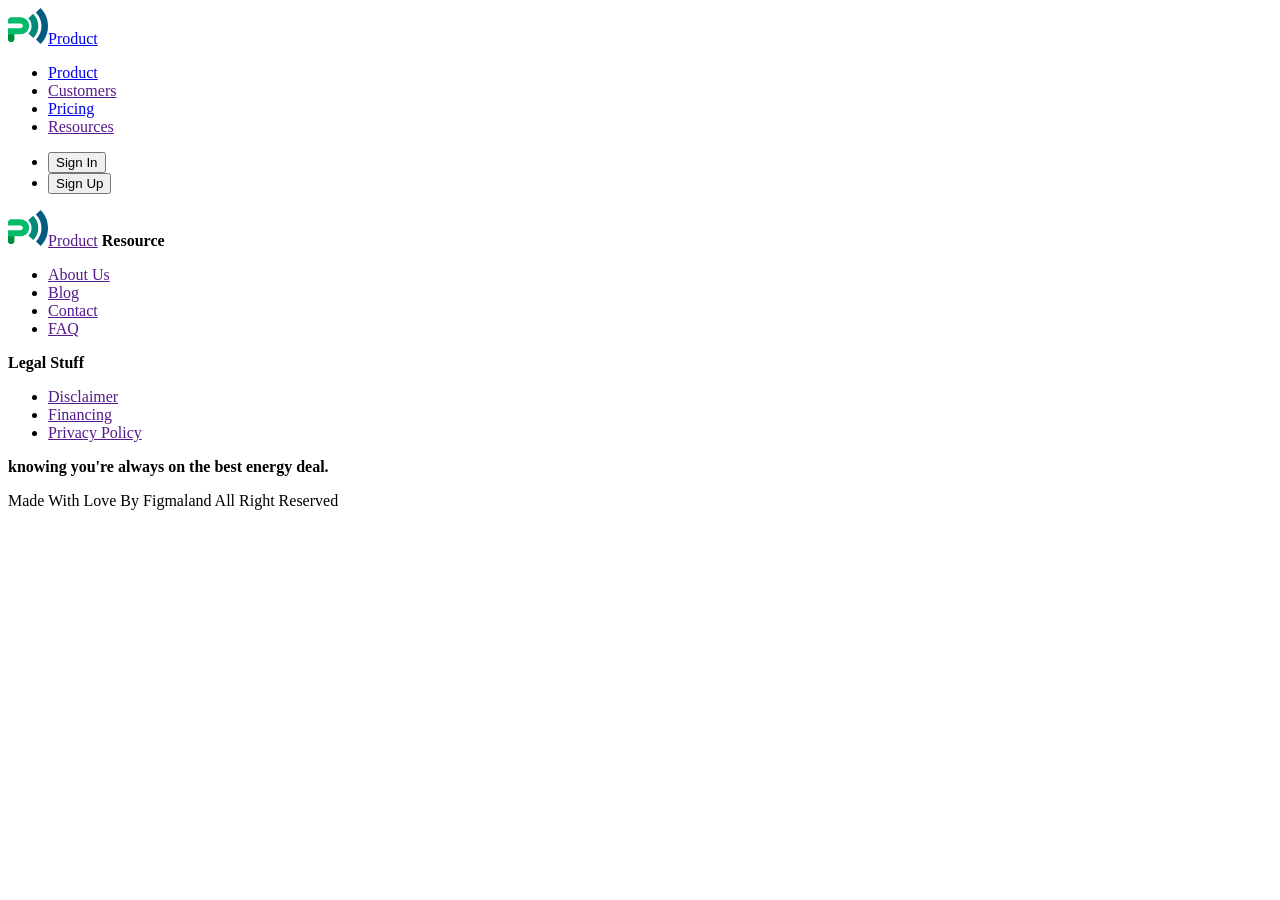
==== customers.html @ ee5c1310 "add markup" ====
<!DOCTYPE html>
<html lang="en">
  <head>
    <meta charset="UTF-8" />
    <meta name="viewport" content="width=device-width, initial-scale=1.0" />
    <title>Customers</title>
  </head>
  <body>
    <header>
      <nav>
        <a href="./index.html"
          ><img src="./images/logo.svg" alt="logo" />Product</a
        >
        <ul>
          <li><a href="./index.html">Product</a></li>
          <li><a href="">Customers</a></li>
          <li><a href="./pricing.html">Pricing</a></li>
          <li><a href="">Resources</a></li>
        </ul>
      </nav>
      <ul>
        <li><button type="button">Sign In</button></li>
        <li><button type="button">Sign Up</button></li>
      </ul>
    </header>
  </body>
  <main></main>
  <footer>
    <a href=""><img src="./images/logo.svg" alt="logo" />Product</a>
    <b>Resource</b>
    <ul>
      <li><a href="">About Us</a></li>
      <li><a href="">Blog</a></li>
      <li><a href="">Contact</a></li>
      <li><a href="">FAQ</a></li>
    </ul>
    <b>Legal Stuff</b>
    <ul>
      <li><a href="">Disclaimer</a></li>
      <li><a href="">Financing</a></li>
      <li><a href="">Privacy Policy</a></li>
    </ul>
    <b>knowing you're always on the best energy deal.</b>
    <p>Made With Love By Figmaland All Right Reserved</p>
  </footer>
</html>
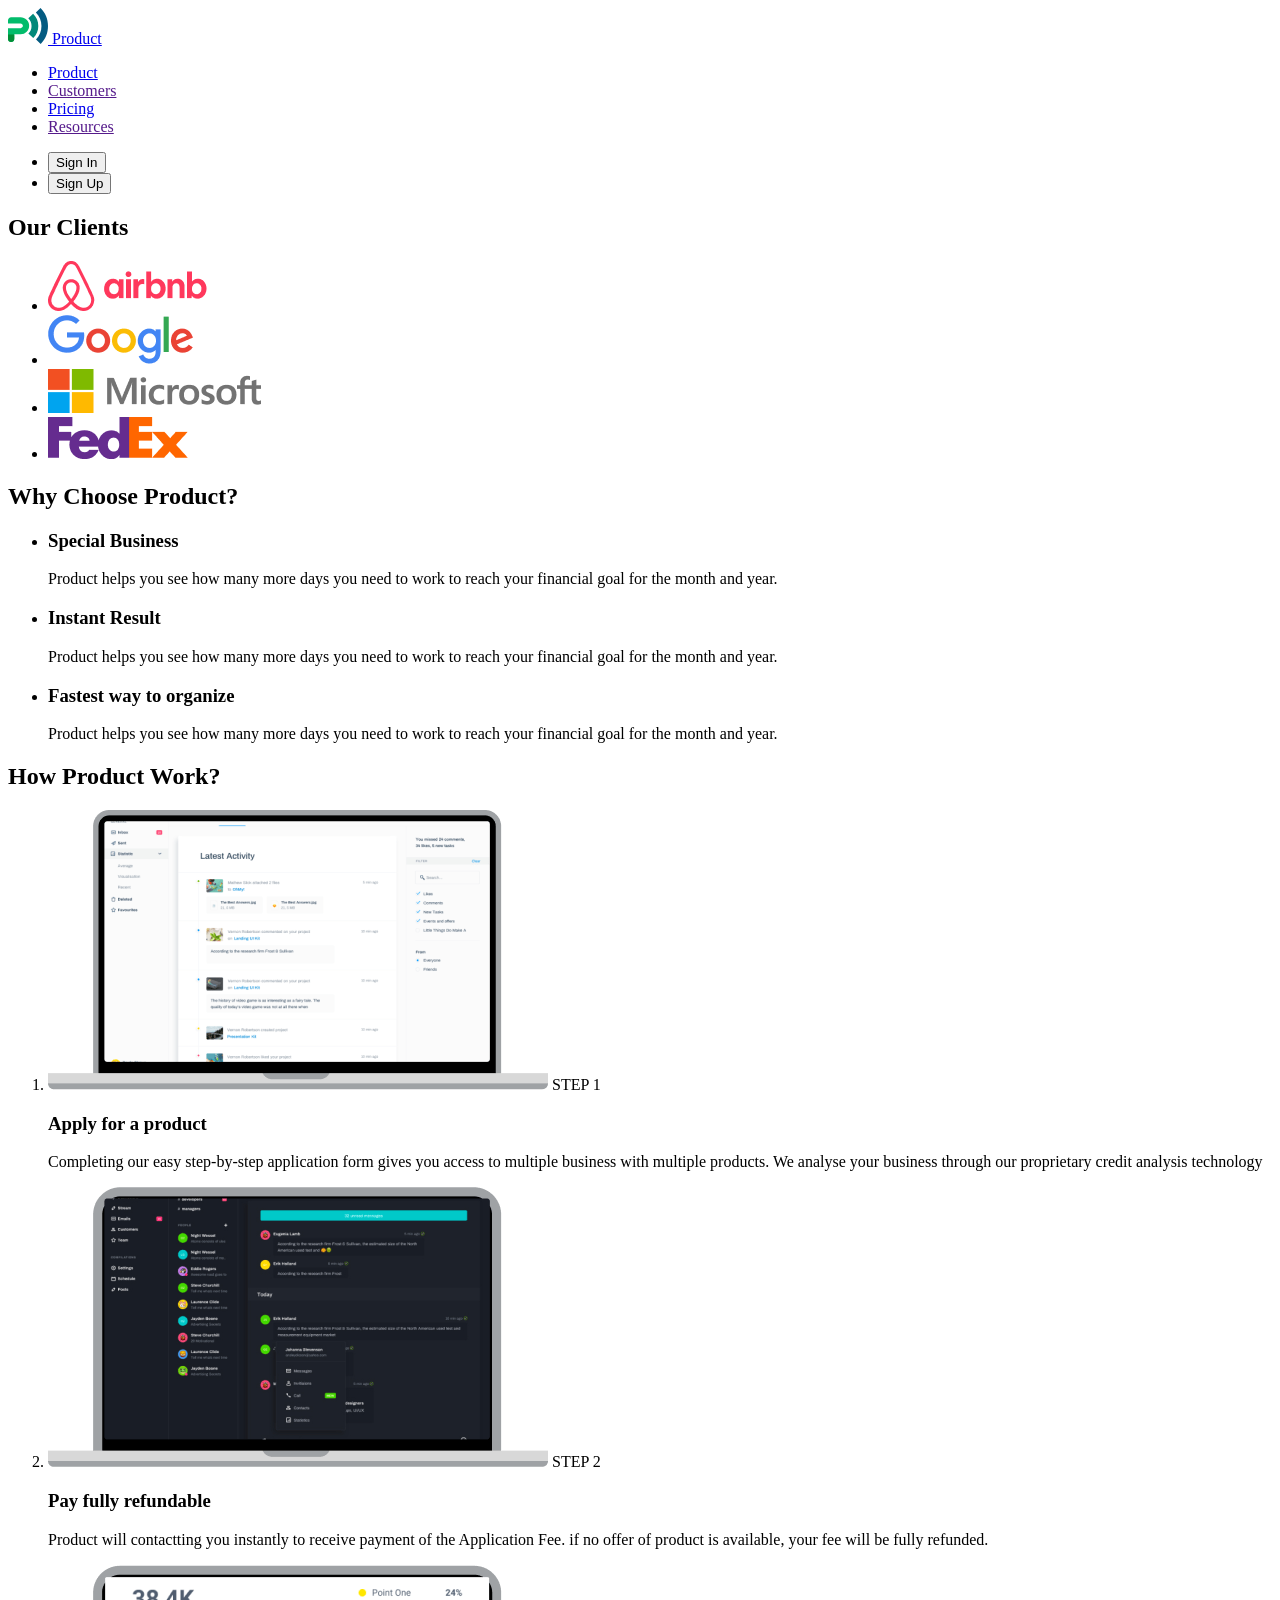
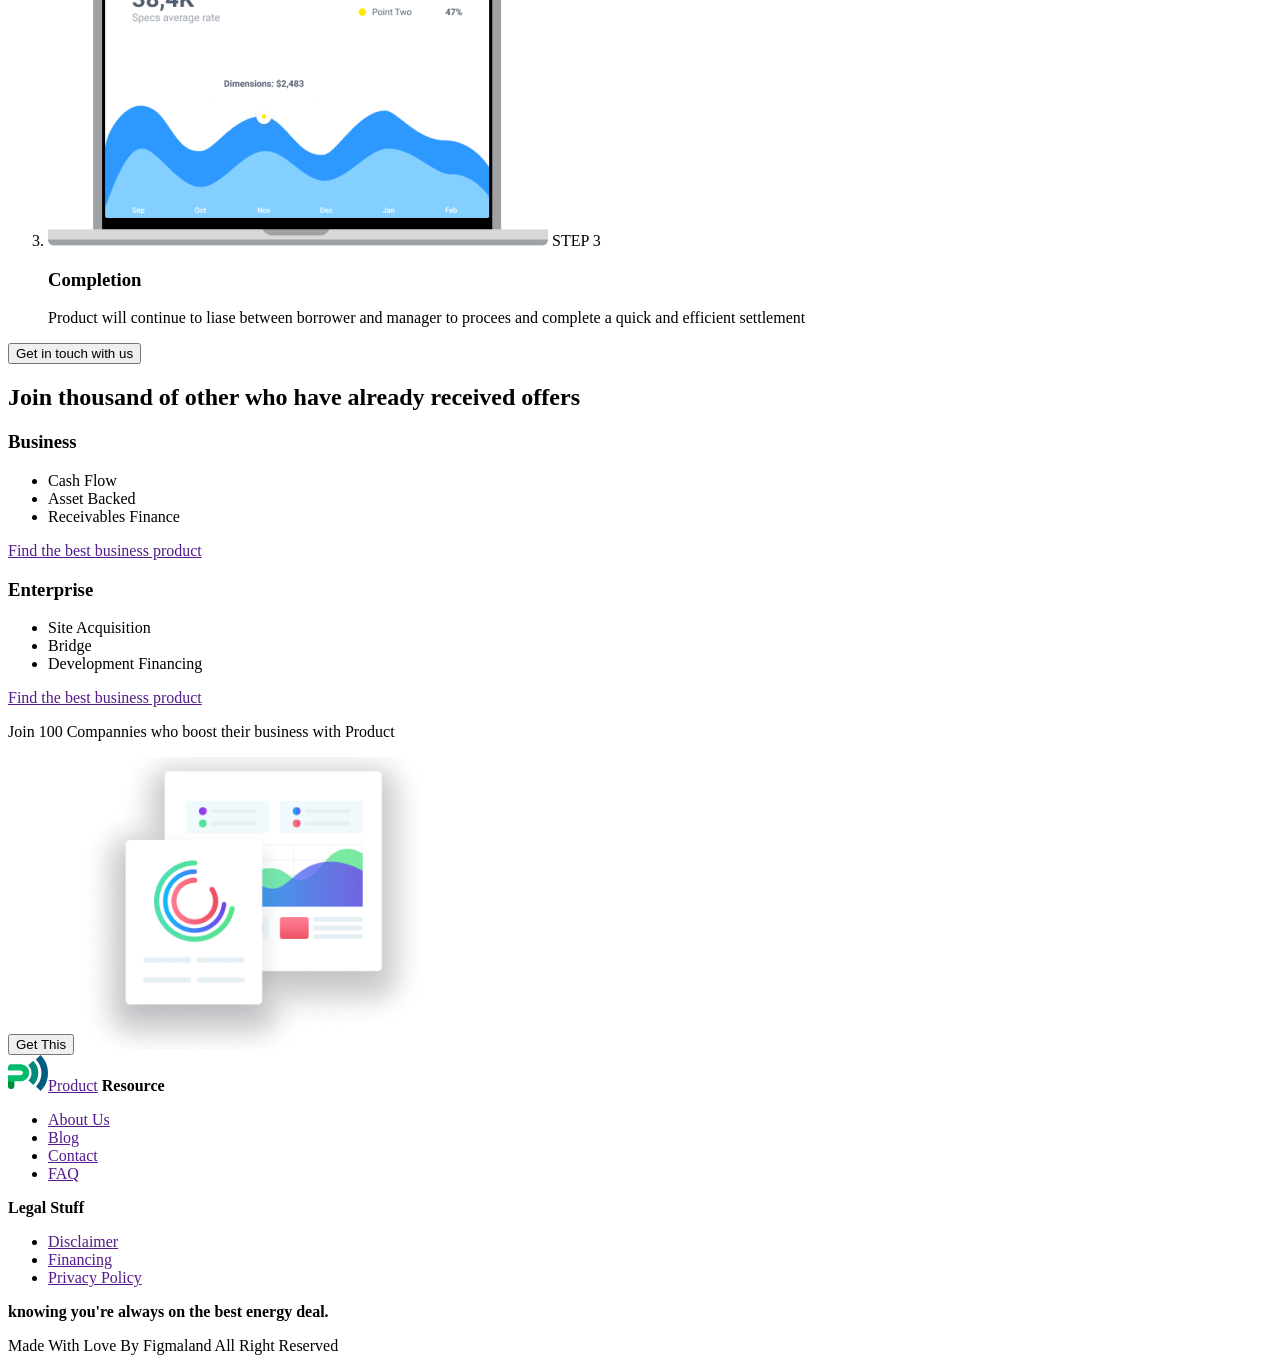
==== commit 79eed7c5: "add markup to three pages" ====
--- a/customers.html
+++ b/customers.html
@@ -5,12 +5,14 @@
     <meta name="viewport" content="width=device-width, initial-scale=1.0" />
     <title>Customers</title>
   </head>
+
   <body>
     <header>
       <nav>
-        <a href="./index.html"
-          ><img src="./images/logo.svg" alt="logo" />Product</a
-        >
+        <a href="./index.html">
+          <img src="./images/logo.svg" alt="logo" />
+          Product
+        </a>
         <ul>
           <li><a href="./index.html">Product</a></li>
           <li><a href="">Customers</a></li>
@@ -24,7 +26,132 @@
       </ul>
     </header>
   </body>
-  <main></main>
+  <main>
+    <!-- Our Clients -->
+    <section>
+      <h1>Our Clients</h1>
+      <ul>
+        <li>
+          <a href="https://www.airbnb.com/">
+            <img src="./images/airbnb-logo.png" alt="Airbnb logo" width="159" />
+          </a>
+        </li>
+        <li>
+          <a href="https://www.google.com/">
+            <img src="./images/google-logo.png" alt="Google logo" width="146" />
+          </a>
+        </li>
+        <li>
+          <a href="https://www.microsoft.com/uk-ua/">
+            <img
+              src="./images/microsoft-logo.png"
+              alt="Microsoft logo"
+              width="213"
+            />
+          </a>
+        </li>
+        <li>
+          <a href="https://www.fedex.com/en-us/home.html">
+            <img src="./images/fedex-logo.png" alt="FedEx logo" width="140" />
+          </a>
+        </li>
+      </ul>
+    </section>
+    <!-- Why Choose Product? -->
+    <section>
+      <h2>Why Choose Product?</h2>
+      <ul>
+        <li>
+          <h3>Special Business</h3>
+          <p>
+            Product helps you see how many more days you need to work to reach
+            your financial goal for the month and year.
+          </p>
+        </li>
+        <li>
+          <h3>Instant Result</h3>
+          <p>
+            Product helps you see how many more days you need to work to reach
+            your financial goal for the month and year.
+          </p>
+        </li>
+        <li>
+          <h3>Fastest way to organize</h3>
+          <p>
+            Product helps you see how many more days you need to work to reach
+            your financial goal for the month and year.
+          </p>
+        </li>
+      </ul>
+    </section>
+    <!-- How Product Work? -->
+    <section>
+      <h2>How Product Work?</h2>
+      <ol>
+        <li>
+          <img src="./images/mac1.png" alt="Macbook" width="500" />
+          <span>STEP 1</span>
+          <h3>Apply for a product</h3>
+          <p>
+            Completing our easy step-by-step application form gives you access
+            to multiple business with multiple products. We analyse your
+            business through our proprietary credit analysis technology
+          </p>
+        </li>
+        <li>
+          <img src="./images/mac2.png" alt="Macbook" width="500" />
+          <span>STEP 2</span>
+          <h3>Pay fully refundable</h3>
+          <p>
+            Product will contactting you instantly to receive payment of the
+            Application Fee. if no offer of product is available, your fee will
+            be fully refunded.
+          </p>
+        </li>
+        <li>
+          <img src="./images/mac3.png" alt="Macbook" width="500" />
+          <span>STEP 3</span>
+          <h3>Completion</h3>
+          <p>
+            Product will continue to liase between borrower and manager to
+            procees and complete a quick and efficient settlement
+          </p>
+        </li>
+      </ol>
+      <button>Get in touch with us</button>
+    </section>
+    <!-- Join thousand of other who have already received offers -->
+    <section>
+      <h2>Join thousand of other who have already received offers</h2>
+      <div>
+        <div>
+          <h3>Business</h3>
+          <ul>
+            <li>Cash Flow</li>
+            <li>Asset Backed</li>
+            <li>Receivables Finance</li>
+          </ul>
+          <a href="">Find the best business product</a>
+        </div>
+        <div>
+          <h3>Enterprise</h3>
+          <ul>
+            <li>Site Acquisition</li>
+            <li>Bridge</li>
+            <li>Development Financing</li>
+          </ul>
+          <a href="">Find the best business product</a>
+        </div>
+      </div>
+    </section>
+    <!-- Promo -->
+    <section>
+      <h2 hidden>Promo</h2>
+      <p>Join 100 Compannies who boost their business with Product</p>
+      <button>Get This</button>
+      <img src="./images/graphics.png" alt="graphics" width="351" />
+    </section>
+  </main>
   <footer>
     <a href=""><img src="./images/logo.svg" alt="logo" />Product</a>
     <b>Resource</b>
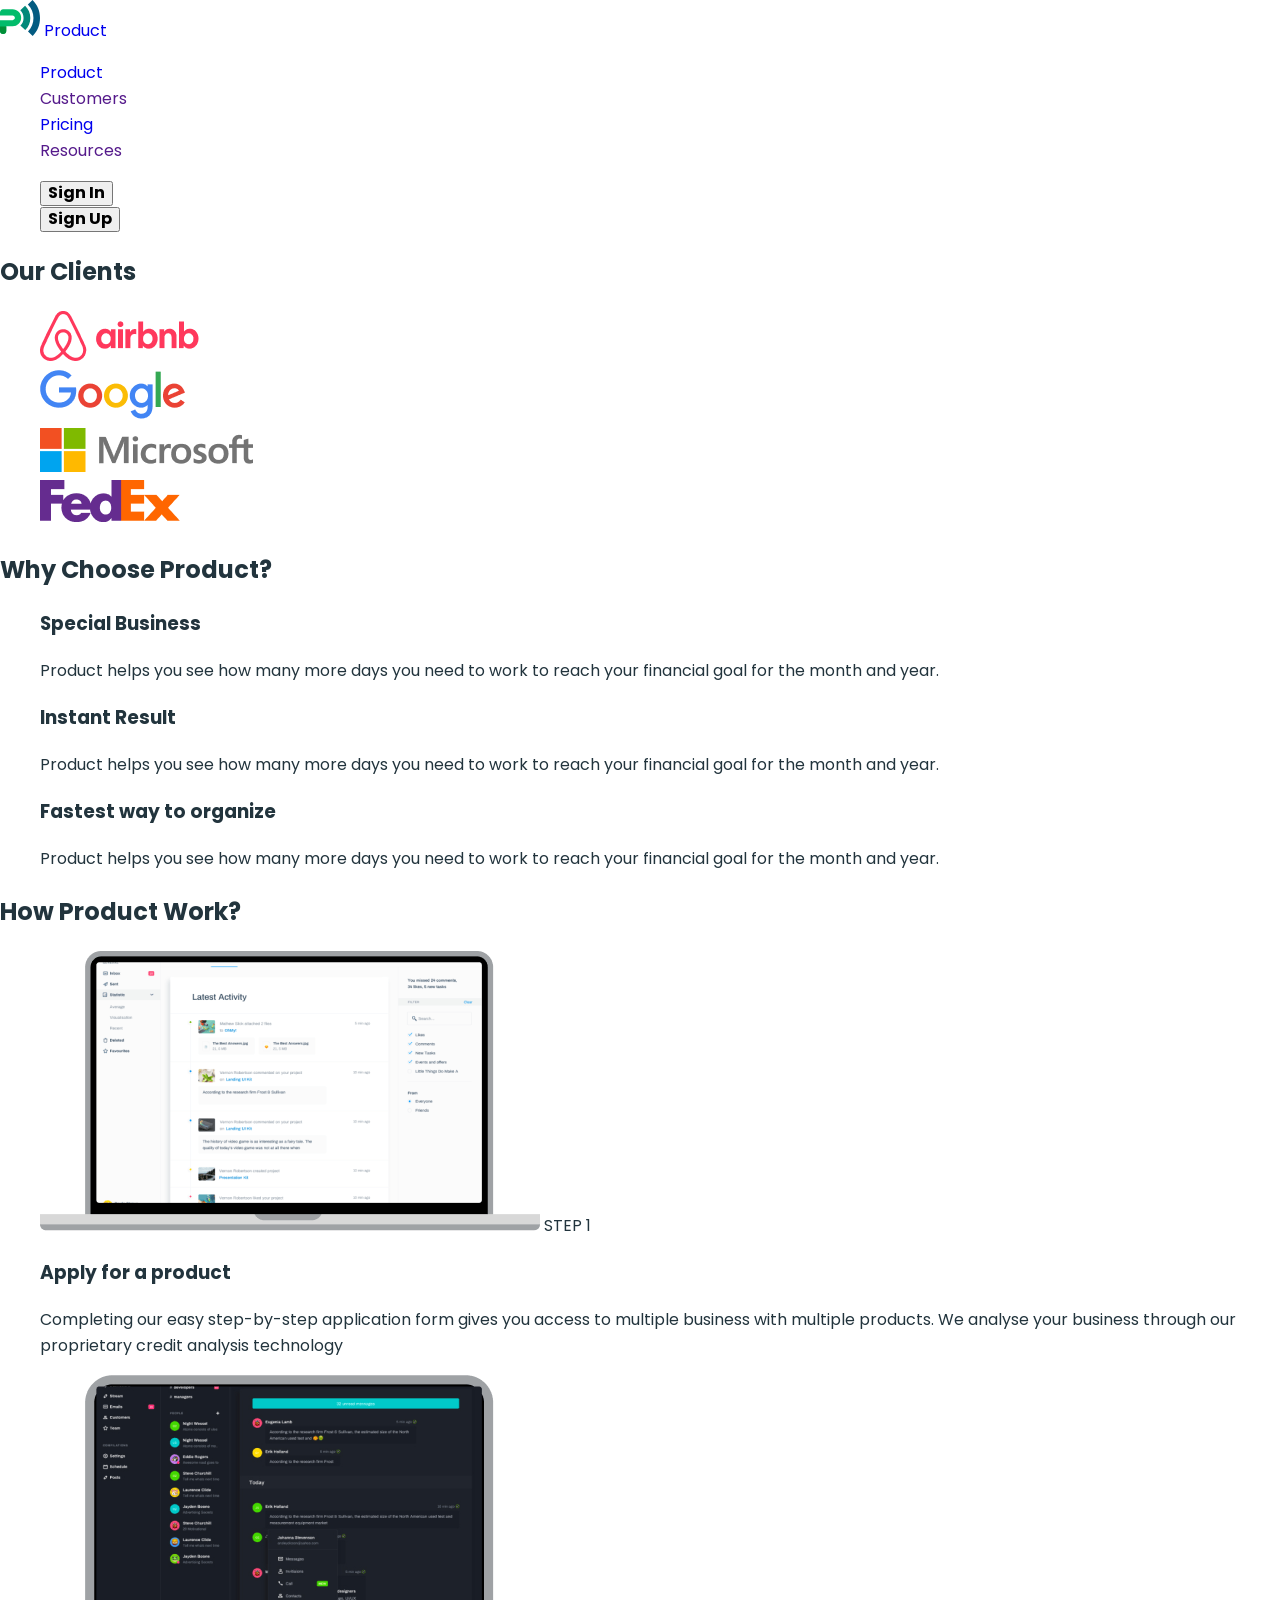
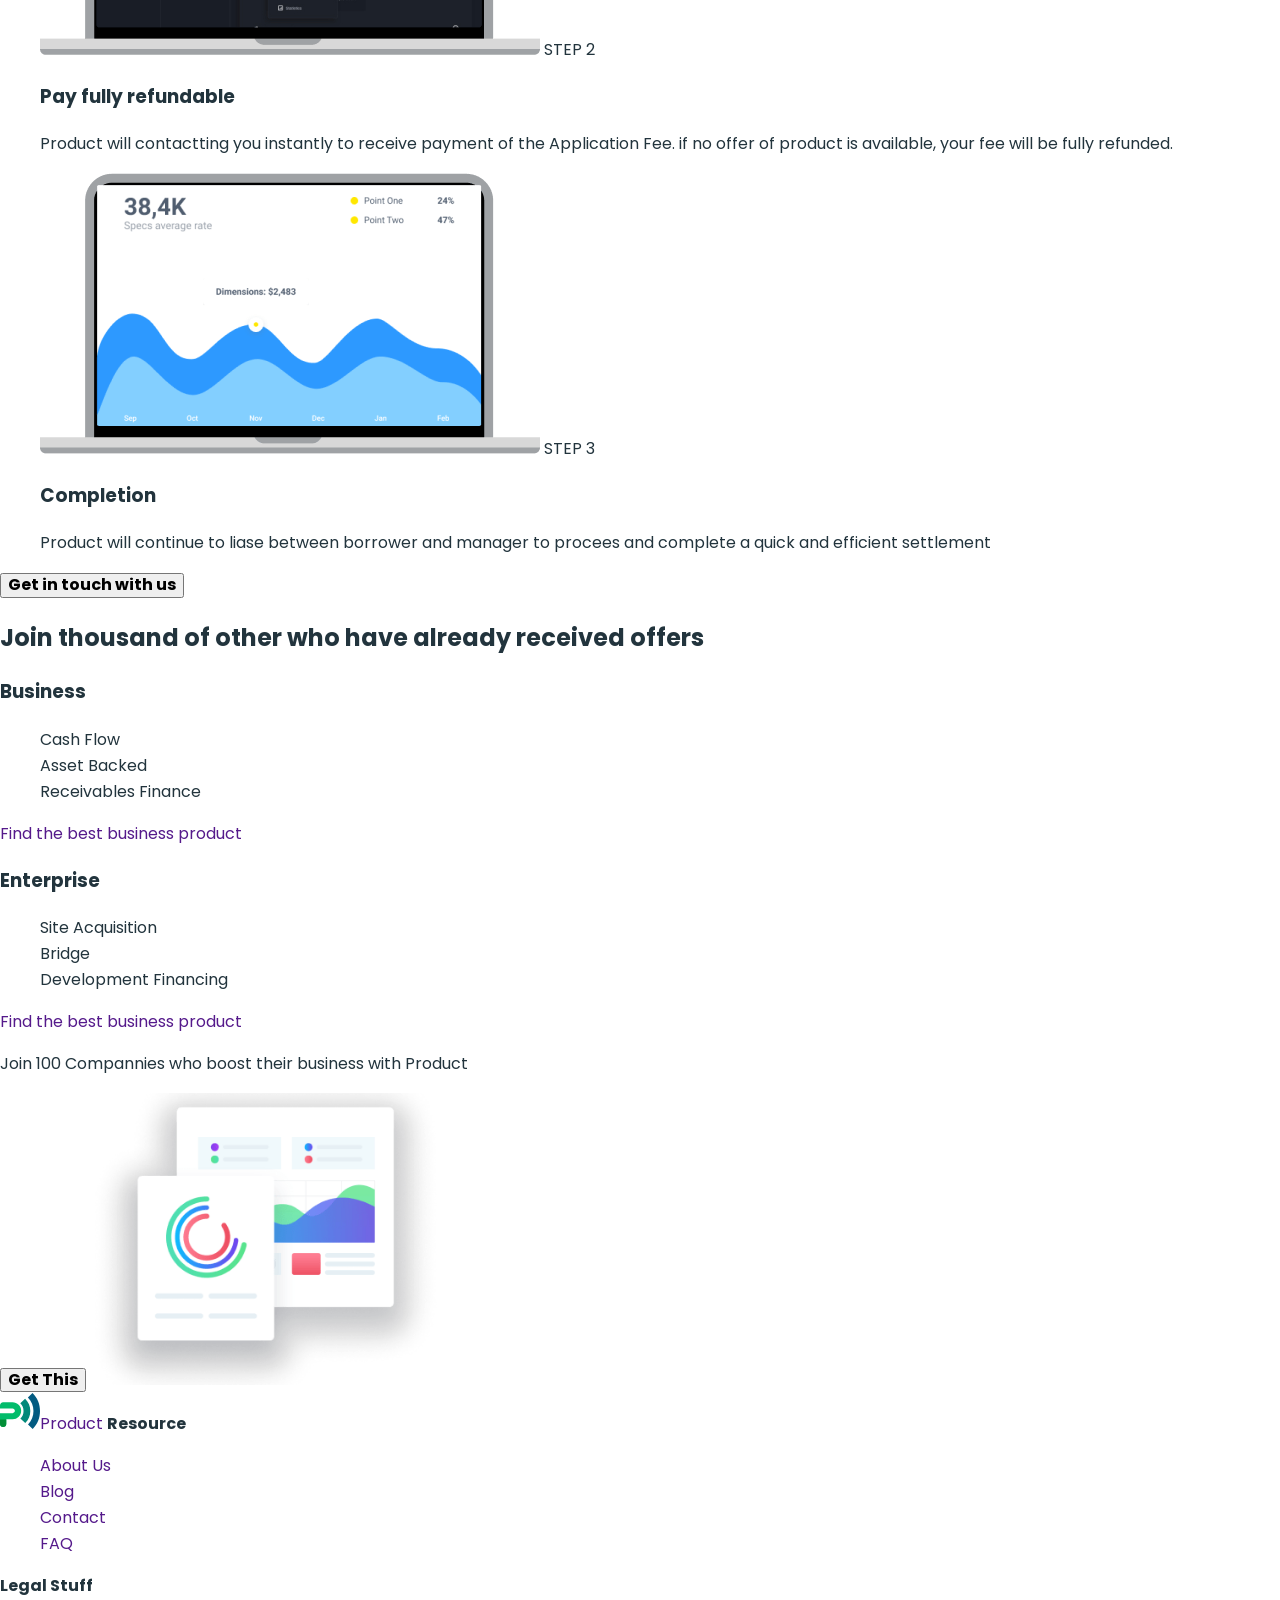
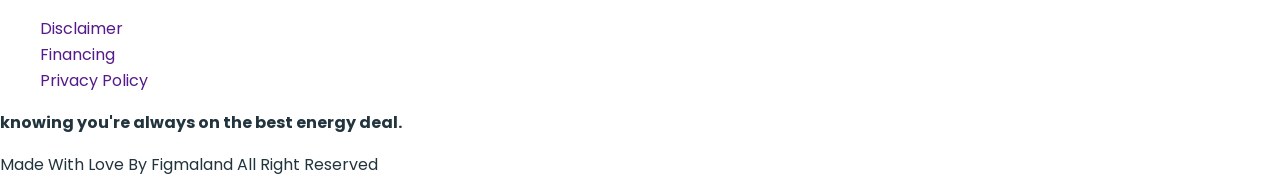
==== commit 1ca6474e: "add styles" ====
--- a/customers.html
+++ b/customers.html
@@ -4,6 +4,20 @@
     <meta charset="UTF-8" />
     <meta name="viewport" content="width=device-width, initial-scale=1.0" />
     <title>Customers</title>
+    <link
+      rel="stylesheet"
+      href="https://cdnjs.cloudflare.com/ajax/libs/modern-normalize/3.0.1/modern-normalize.min.css"
+      integrity="sha512-q6WgHqiHlKyOqslT/lgBgodhd03Wp4BEqKeW6nNtlOY4quzyG3VoQKFrieaCeSnuVseNKRGpGeDU3qPmabCANg=="
+      crossorigin="anonymous"
+      referrerpolicy="no-referrer"
+    />
+    <link rel="preconnect" href="https://fonts.googleapis.com" />
+    <link rel="preconnect" href="https://fonts.gstatic.com" crossorigin />
+    <link
+      href="https://fonts.googleapis.com/css2?family=Asap+Condensed:ital,wght@0,200;0,300;0,400;0,500;0,600;0,700;0,800;0,900;1,200;1,300;1,400;1,500;1,600;1,700;1,800;1,900&family=Inter:ital,opsz,wght@0,14..32,100..900;1,14..32,100..900&family=Montserrat:ital,wght@0,100..900;1,100..900&family=Poppins:ital,wght@0,100;0,200;0,300;0,400;0,500;0,600;0,700;0,800;0,900;1,100;1,200;1,300;1,400;1,500;1,600;1,700;1,800;1,900&family=Roboto:ital,wght@0,100..900;1,100..900&display=swap"
+      rel="stylesheet"
+    />
+    <link rel="stylesheet" href="./css/styles.css" />
   </head>
 
   <body>
--- a/css/styles.css
+++ b/css/styles.css
@@ -0,0 +1,199 @@
+body {
+    font-family: "Poppins", sans-serif;
+    font-weight: 400;
+    font-size: 16px;
+    line-height: 1.63;
+    color: #22343d;
+    background-color: #fff;
+}
+
+a {
+    text-decoration: none;
+}
+
+ul,
+ol {
+    list-style-type: none;
+}
+
+button {
+    font-weight: 700;
+    cursor: pointer;
+}
+
+.header-logo {
+    font-weight: 700;
+    font-size: 30px;
+    line-height: 0.93;
+    color: #173a56;
+}
+
+.nav-link {
+    line-height: 1.75;
+    color: currentColor;
+}
+
+.nav-link.current {
+    font-weight: 600;
+}
+
+.btn-secondary {
+    color: #173a56;
+}
+
+.btn-primary {
+    color: #fff;
+    background-color: #02897a;
+}
+
+.btn-link {
+    font-weight: 600;
+    text-decoration: underline;
+    color: #02897a;
+    outline: none;
+    background-color: unset;
+    border: none;
+}
+
+.header-item-btn button {
+    font-weight: 600;
+}
+
+.page-title {
+    font-weight: 700;
+    font-size: 40px;
+    line-height: 1.5;
+    color: #22343d;
+}
+
+.hero-text {
+    font-size: 18px;
+    line-height: 1.55;
+}
+
+.section-title {
+    font-weight: 700;
+    font-size: 32px;
+    text-align: center;
+}
+
+.section-title-bg {
+    font-weight: 700;
+    font-size: 34px;
+}
+
+.section-title-accent {
+    font-weight: 600;
+    font-size: 16px;
+}
+
+.product-item-title {
+    font-weight: 600;
+    font-size: 22px;
+}
+
+.list-item-title {
+    font-weight: 600;
+    font-size: 16px;
+}
+
+.list-item-text {
+    font-weight: 500;
+    text-align: center;
+    color: #2f281e;
+}
+
+.process-list-item .list-item-text {
+    background-color: #fff;
+}
+
+.section-subtitle {
+    font-weight: 500;
+    text-align: center;
+}
+
+.contents-card-link {
+    color: #22343d;
+}
+
+.price-card {
+    font-family: "Montserrat", sans-serif;
+}
+
+.card-title {
+    font-family: "Poppins", sans-serif;
+    font-weight: 700;
+    font-size: 24px;
+}
+
+.card-desc {
+    line-height: 2.5;
+}
+
+.contents-card.card-current .card-title {
+    color: #02897a;
+}
+
+.contents-card-subtitle {
+    line-height: 1.75;
+}
+
+.card-subtitle-accent {
+    font-weight: 700;
+}
+
+.card-sum {
+    font-weight: 700;
+    font-size: 76px;
+    line-height: 1.32;
+    letter-spacing: 0em;
+    text-align: center;
+    color: #02897a;
+}
+
+.card-currency {
+    font-family: "Inter", sans-serif;
+    font-weight: 700;
+    font-size: 24px;
+    line-height: 1.25;
+    letter-spacing: 0em;
+    color: #02897a;
+}
+
+.card-period {
+    font-weight: 400;
+    font-size: 16px;
+    line-height: 1.1875;
+    letter-spacing: 0.01em;
+    color: #afafaf;
+}
+
+.card-benefits-item {
+    font-weight: 500;
+    line-height: 1.375;
+    letter-spacing: 0.01em;
+}
+
+.price-card .btn-primary {
+    font-weight: 600;
+    font-size: 18px;
+}
+
+.price-card.card-current {
+    background-color: #02897a;
+    color: #fff;
+}
+
+.price-card.card-current .card-sum,
+.price-card.card-current .card-currency {
+    color: #fff;
+}
+
+.price-card.card-current .card-period {
+    color: #e0e0e0;
+}
+
+.price-card.card-current .btn-primary {
+    color: #02897a;
+    background-color: #fff;
+}
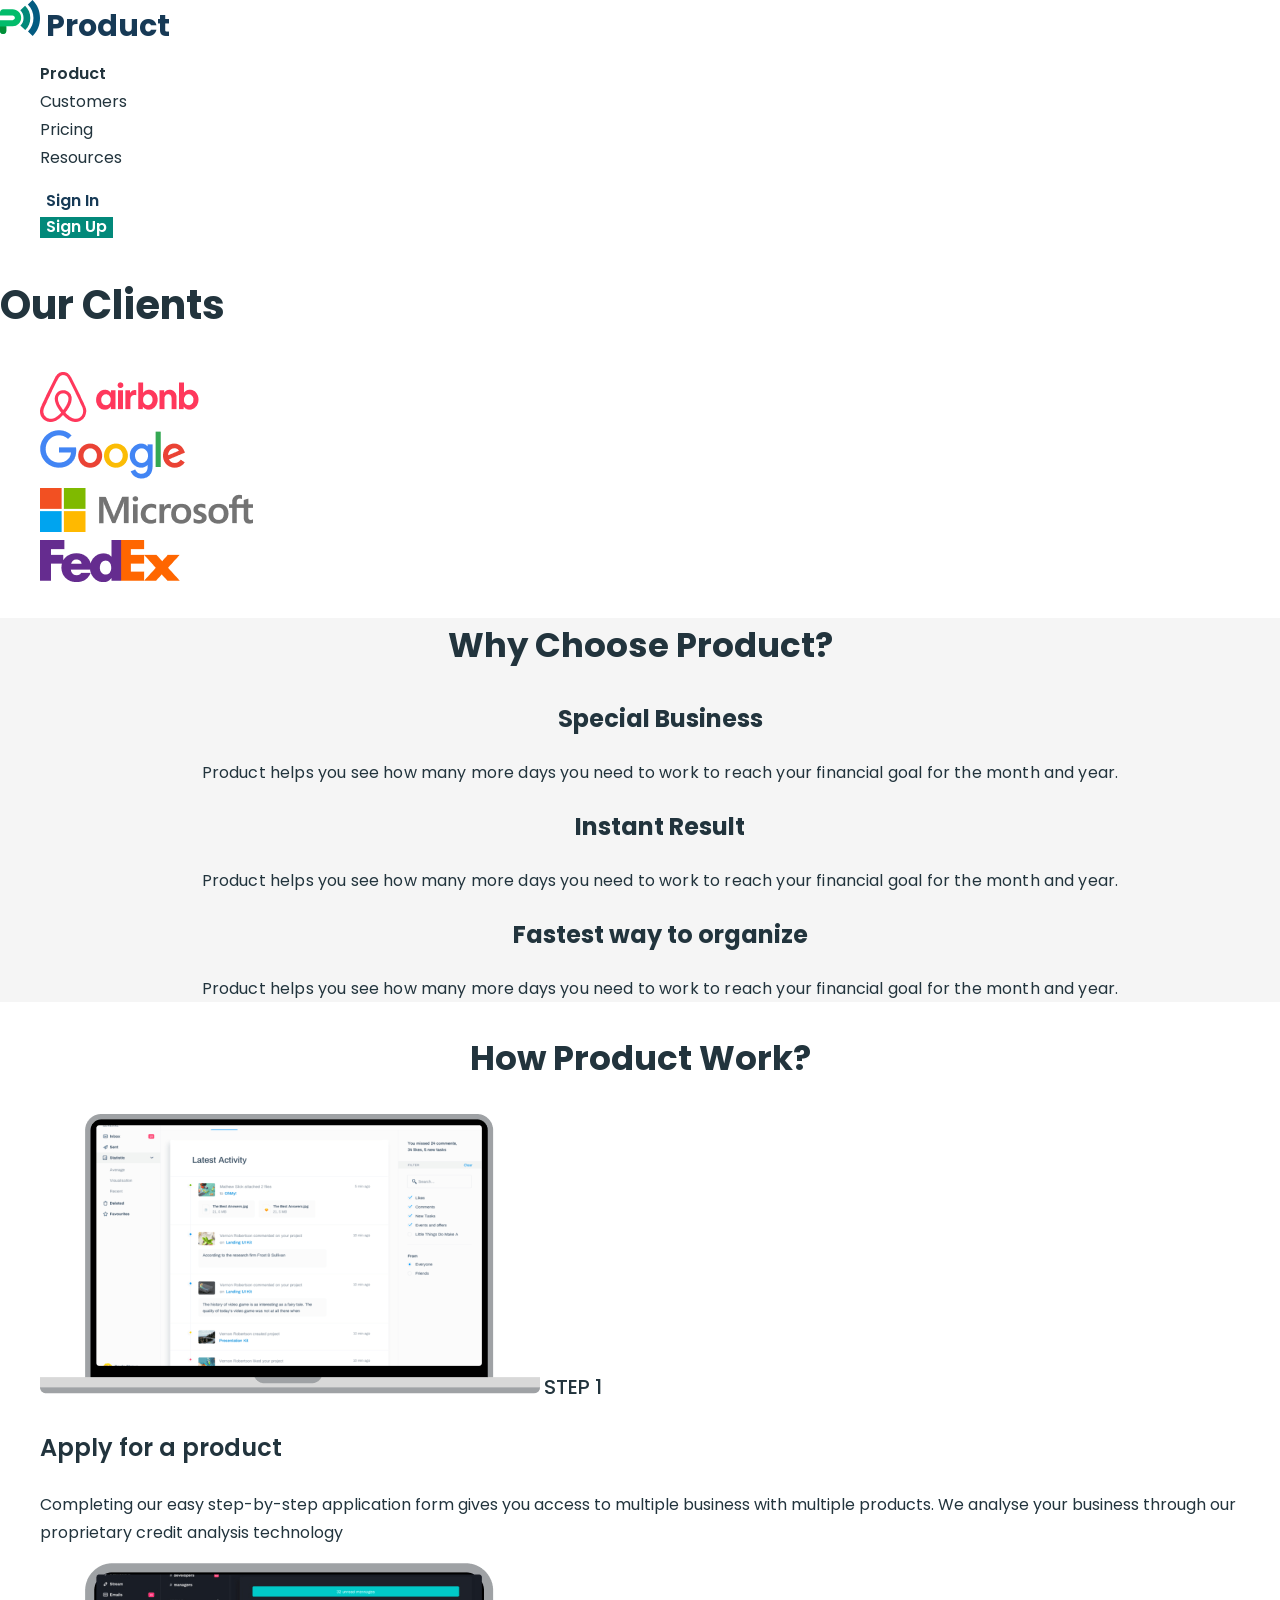
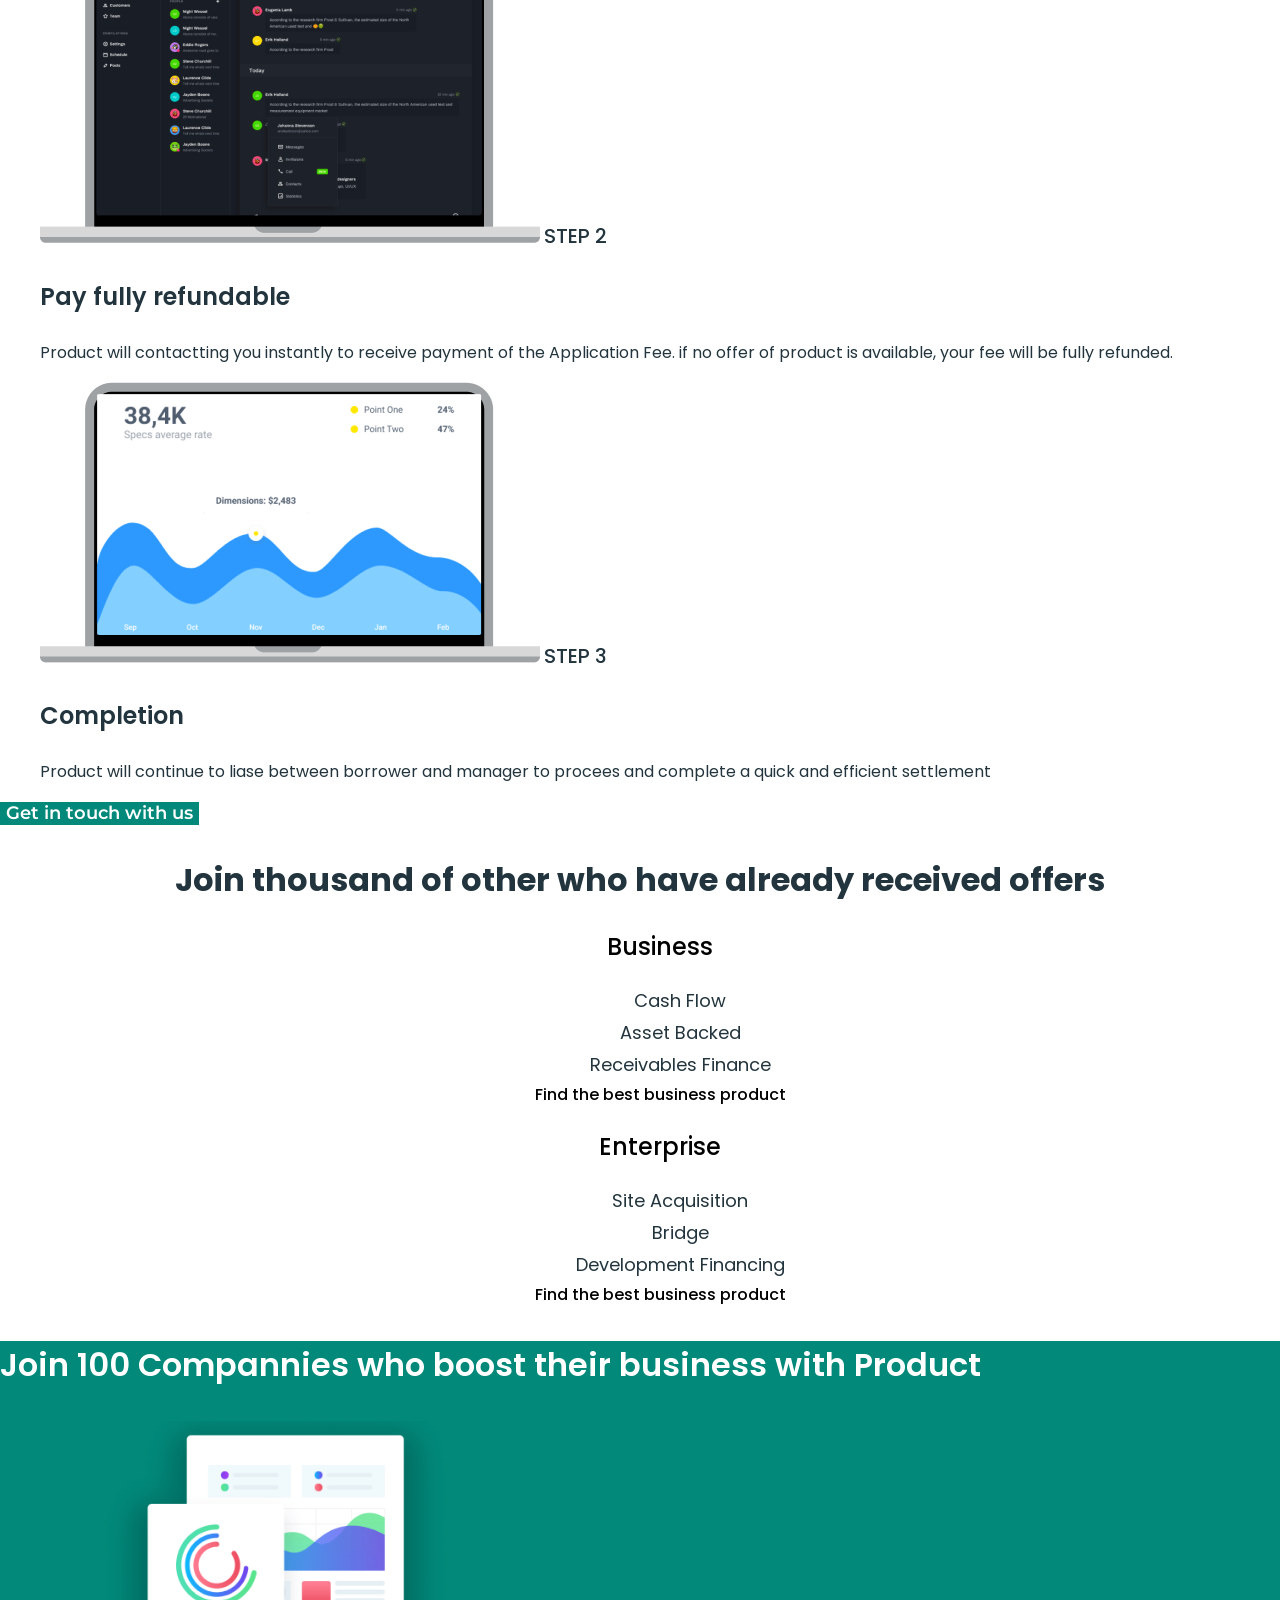
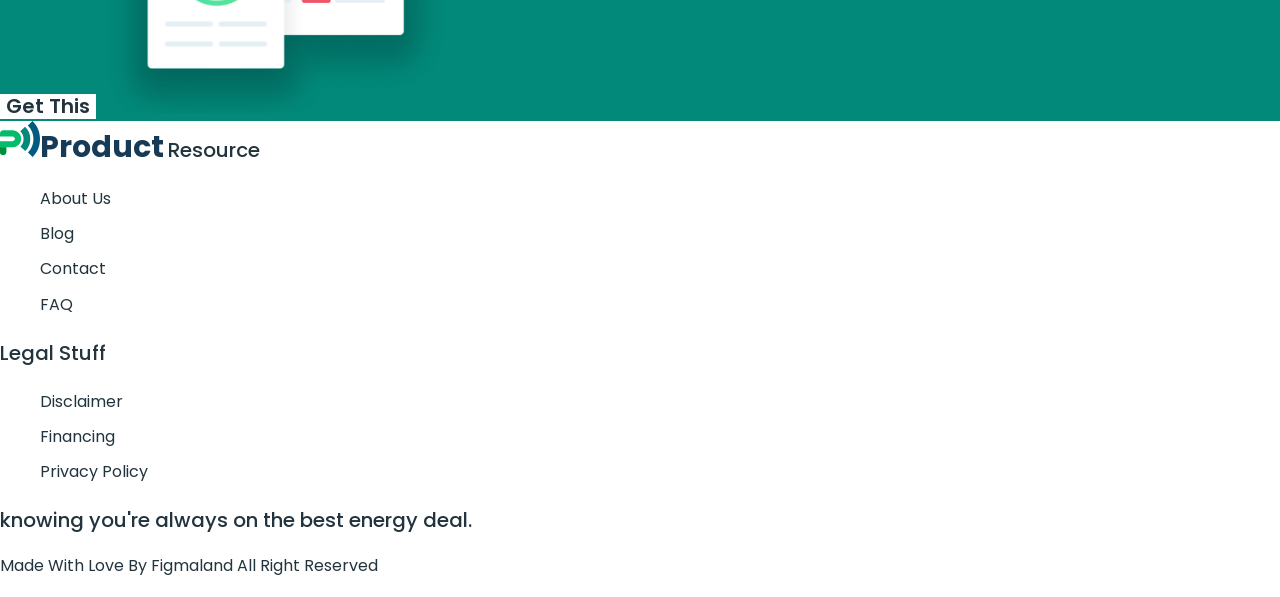
==== commit 0d8944db: "add new styles and update pages (product, customers, pricing, index)" ====
--- a/customers.html
+++ b/customers.html
@@ -18,170 +18,222 @@
       rel="stylesheet"
     />
     <link rel="stylesheet" href="./css/styles.css" />
+    <link rel="stylesheet" href="./css/customers.css" />
   </head>
 
   <body>
-    <header>
-      <nav>
-        <a href="./index.html">
+    <header class="header">
+      <nav class="header-nav">
+        <a class="header-logo logo" href="./index.html">
           <img src="./images/logo.svg" alt="logo" />
           Product
         </a>
-        <ul>
-          <li><a href="./index.html">Product</a></li>
-          <li><a href="">Customers</a></li>
-          <li><a href="./pricing.html">Pricing</a></li>
-          <li><a href="">Resources</a></li>
+        <ul class="nav-list">
+          <li><a class="nav-link current" href="">Product</a></li>
+          <li><a class="nav-link" href="./customers.html">Customers</a></li>
+          <li><a class="nav-link" href="./pricing.html">Pricing</a></li>
+          <li><a class="nav-link" href="">Resources</a></li>
         </ul>
       </nav>
-      <ul>
-        <li><button type="button">Sign In</button></li>
-        <li><button type="button">Sign Up</button></li>
+      <ul class="header-list-btn">
+        <li class="header-item-btn">
+          <button class="btn btn-secondary" type="button">Sign In</button>
+        </li>
+        <li class="header-item-btn">
+          <button class="btn btn-primary" type="button">Sign Up</button>
+        </li>
       </ul>
     </header>
+    <main>
+      <!-- Our Clients -->
+      <section class="section-clients">
+        <h1 class="page-title">Our Clients</h1>
+        <ul class="clients-list">
+          <li class="clients-list-item">
+            <a class="clients-item-link" href="https://www.airbnb.com/">
+              <img
+                src="./images/airbnb-logo.png"
+                alt="Airbnb logo"
+                width="159"
+              />
+            </a>
+          </li>
+          <li class="clients-list-item">
+            <a class="clients-item-link" href="https://www.google.com/">
+              <img
+                src="./images/google-logo.png"
+                alt="Google logo"
+                width="146"
+              />
+            </a>
+          </li>
+          <li class="clients-list-item">
+            <a
+              class="clients-item-link"
+              href="https://www.microsoft.com/uk-ua/"
+            >
+              <img
+                src="./images/microsoft-logo.png"
+                alt="Microsoft logo"
+                width="213"
+              />
+            </a>
+          </li>
+          <li class="clients-list-item">
+            <a
+              class="clients-item-link"
+              href="https://www.fedex.com/en-us/home.html"
+            >
+              <img src="./images/fedex-logo.png" alt="FedEx logo" width="140" />
+            </a>
+          </li>
+        </ul>
+      </section>
+      <!-- Why Choose Product? -->
+      <section class="section-why-choose">
+        <h2 class="section-title-bg">Why Choose Product?</h2>
+        <ul class="why-choose-list">
+          <li class="why-choose-list-item">
+            <h3 class="why-choose-item-title">Special Business</h3>
+            <p class="why-choose-item-text">
+              Product helps you see how many more days you need to work to reach
+              your financial goal for the month and year.
+            </p>
+          </li>
+          <li class="why-choose-list-item">
+            <h3 class="why-choose-item-title">Instant Result</h3>
+            <p class="why-choose-item-text">
+              Product helps you see how many more days you need to work to reach
+              your financial goal for the month and year.
+            </p>
+          </li>
+          <li class="why-choose-list-item">
+            <h3 class="why-choose-item-title">Fastest way to organize</h3>
+            <p class="why-choose-item-text">
+              Product helps you see how many more days you need to work to reach
+              your financial goal for the month and year.
+            </p>
+          </li>
+        </ul>
+      </section>
+      <!-- How Product Work? -->
+      <section class="section-product-function">
+        <h2 class="section-title-bg">How Product Work?</h2>
+        <ol class="product-function-list">
+          <li class="product-function-item">
+            <img src="./images/mac1.png" alt="Macbook" width="500" />
+            <span class="item-step-number">STEP 1</span>
+            <h3 class="list-item-title-bg item-step-title">
+              Apply for a product
+            </h3>
+            <p class="list-item-text">
+              Completing our easy step-by-step application form gives you access
+              to multiple business with multiple products. We analyse your
+              business through our proprietary credit analysis technology
+            </p>
+          </li>
+          <li class="product-function-item">
+            <img src="./images/mac2.png" alt="Macbook" width="500" />
+            <span class="item-step-number">STEP 2</span>
+            <h3 class="list-item-title-bg item-step-title">
+              Pay fully refundable
+            </h3>
+            <p class="step-text">
+              Product will contactting you instantly to receive payment of the
+              Application Fee. if no offer of product is available, your fee
+              will be fully refunded.
+            </p>
+          </li>
+          <li class="product-function-item">
+            <img src="./images/mac3.png" alt="Macbook" width="500" />
+            <span class="item-step-number">STEP 3</span>
+            <h3 class="list-item-title-bg item-step-title">Completion</h3>
+            <p class="step-text">
+              Product will continue to liase between borrower and manager to
+              procees and complete a quick and efficient settlement
+            </p>
+          </li>
+        </ol>
+        <button class="btn btn-font-s btn-primary">Get in touch with us</button>
+      </section>
+      <!-- Offers await -->
+      <section class="section-offers-await">
+        <h2 class="section-title">
+          Join thousand of other who have already received offers
+        </h2>
+        <ul class="offers-await-list">
+          <li class="offers-await-item">
+            <h3 class="offers-await-category">Business</h3>
+            <ul class="category-sublist">
+              <li class="category-sublist-item">Cash Flow</li>
+              <li class="category-sublist-item">Asset Backed</li>
+              <li class="category-sublist-item">Receivables Finance</li>
+            </ul>
+            <a class="offers-await-link" href=""
+              >Find the best business product</a
+            >
+          </li>
+          <li class="offers-await-item">
+            <h3 class="offers-await-category">Enterprise</h3>
+            <ul class="category-sublist">
+              <li class="category-sublist-item">Site Acquisition</li>
+              <li class="category-sublist-item">Bridge</li>
+              <li class="category-sublist-item">Development Financing</li>
+            </ul>
+            <a class="offers-await-link" href=""
+              >Find the best business product</a
+            >
+          </li>
+        </ul>
+      </section>
+      <!-- Promo -->
+      <section class="section-promo">
+        <h2 class="section-title" hidden>Promo</h2>
+        <p class="section-text">
+          Join 100 Compannies who boost their business with Product
+        </p>
+        <button class="btn btn-primary-light" type="button">Get This</button>
+        <img src="./images/graphics.png" alt="graphics" width="351" />
+      </section>
+    </main>
+    <!-- footer -->
+    <footer class="footer">
+      <a class="footer-logo logo" href="./index.html">
+        <img src="./images/logo.svg" alt="logo" />Product</a
+      >
+      <b class="footer-nav-heading footer-heading">Resource</b>
+      <ul class="footer-nav-list">
+        <li class="footer-nav-item">
+          <a class="footer-nav-link" href="">About Us</a>
+        </li>
+        <li class="footer-nav-item">
+          <a class="footer-nav-link" href="">Blog</a>
+        </li>
+        <li class="footer-nav-item">
+          <a class="footer-nav-link" href="">Contact</a>
+        </li>
+        <li class="footer-nav-item">
+          <a class="footer-nav-link" href="">FAQ</a>
+        </li>
+      </ul>
+      <b class="footer-nav-heading footer-heading">Legal Stuff</b>
+      <ul class="footer-nav-list">
+        <li class="footer-nav-item">
+          <a class="footer-nav-link" href="">Disclaimer</a>
+        </li>
+        <li class="footer-nav-item">
+          <a class="footer-nav-link" href="">Financing</a>
+        </li>
+        <li class="footer-nav-item">
+          <a class="footer-nav-link" href="">Privacy Policy</a>
+        </li>
+      </ul>
+      <b class="footer-heading"
+        >knowing you're always on the best energy deal.</b
+      >
+      <p class="footer-legal-copyright">
+        Made With Love By Figmaland All Right Reserved
+      </p>
+    </footer>
   </body>
-  <main>
-    <!-- Our Clients -->
-    <section>
-      <h1>Our Clients</h1>
-      <ul>
-        <li>
-          <a href="https://www.airbnb.com/">
-            <img src="./images/airbnb-logo.png" alt="Airbnb logo" width="159" />
-          </a>
-        </li>
-        <li>
-          <a href="https://www.google.com/">
-            <img src="./images/google-logo.png" alt="Google logo" width="146" />
-          </a>
-        </li>
-        <li>
-          <a href="https://www.microsoft.com/uk-ua/">
-            <img
-              src="./images/microsoft-logo.png"
-              alt="Microsoft logo"
-              width="213"
-            />
-          </a>
-        </li>
-        <li>
-          <a href="https://www.fedex.com/en-us/home.html">
-            <img src="./images/fedex-logo.png" alt="FedEx logo" width="140" />
-          </a>
-        </li>
-      </ul>
-    </section>
-    <!-- Why Choose Product? -->
-    <section>
-      <h2>Why Choose Product?</h2>
-      <ul>
-        <li>
-          <h3>Special Business</h3>
-          <p>
-            Product helps you see how many more days you need to work to reach
-            your financial goal for the month and year.
-          </p>
-        </li>
-        <li>
-          <h3>Instant Result</h3>
-          <p>
-            Product helps you see how many more days you need to work to reach
-            your financial goal for the month and year.
-          </p>
-        </li>
-        <li>
-          <h3>Fastest way to organize</h3>
-          <p>
-            Product helps you see how many more days you need to work to reach
-            your financial goal for the month and year.
-          </p>
-        </li>
-      </ul>
-    </section>
-    <!-- How Product Work? -->
-    <section>
-      <h2>How Product Work?</h2>
-      <ol>
-        <li>
-          <img src="./images/mac1.png" alt="Macbook" width="500" />
-          <span>STEP 1</span>
-          <h3>Apply for a product</h3>
-          <p>
-            Completing our easy step-by-step application form gives you access
-            to multiple business with multiple products. We analyse your
-            business through our proprietary credit analysis technology
-          </p>
-        </li>
-        <li>
-          <img src="./images/mac2.png" alt="Macbook" width="500" />
-          <span>STEP 2</span>
-          <h3>Pay fully refundable</h3>
-          <p>
-            Product will contactting you instantly to receive payment of the
-            Application Fee. if no offer of product is available, your fee will
-            be fully refunded.
-          </p>
-        </li>
-        <li>
-          <img src="./images/mac3.png" alt="Macbook" width="500" />
-          <span>STEP 3</span>
-          <h3>Completion</h3>
-          <p>
-            Product will continue to liase between borrower and manager to
-            procees and complete a quick and efficient settlement
-          </p>
-        </li>
-      </ol>
-      <button>Get in touch with us</button>
-    </section>
-    <!-- Join thousand of other who have already received offers -->
-    <section>
-      <h2>Join thousand of other who have already received offers</h2>
-      <div>
-        <div>
-          <h3>Business</h3>
-          <ul>
-            <li>Cash Flow</li>
-            <li>Asset Backed</li>
-            <li>Receivables Finance</li>
-          </ul>
-          <a href="">Find the best business product</a>
-        </div>
-        <div>
-          <h3>Enterprise</h3>
-          <ul>
-            <li>Site Acquisition</li>
-            <li>Bridge</li>
-            <li>Development Financing</li>
-          </ul>
-          <a href="">Find the best business product</a>
-        </div>
-      </div>
-    </section>
-    <!-- Promo -->
-    <section>
-      <h2 hidden>Promo</h2>
-      <p>Join 100 Compannies who boost their business with Product</p>
-      <button>Get This</button>
-      <img src="./images/graphics.png" alt="graphics" width="351" />
-    </section>
-  </main>
-  <footer>
-    <a href=""><img src="./images/logo.svg" alt="logo" />Product</a>
-    <b>Resource</b>
-    <ul>
-      <li><a href="">About Us</a></li>
-      <li><a href="">Blog</a></li>
-      <li><a href="">Contact</a></li>
-      <li><a href="">FAQ</a></li>
-    </ul>
-    <b>Legal Stuff</b>
-    <ul>
-      <li><a href="">Disclaimer</a></li>
-      <li><a href="">Financing</a></li>
-      <li><a href="">Privacy Policy</a></li>
-    </ul>
-    <b>knowing you're always on the best energy deal.</b>
-    <p>Made With Love By Figmaland All Right Reserved</p>
-  </footer>
 </html>
--- a/css/styles.css
+++ b/css/styles.css
@@ -1,3 +1,4 @@
+/* base */
 body {
     font-family: "Poppins", sans-serif;
     font-weight: 400;
@@ -9,6 +10,7 @@
 
 a {
     text-decoration: none;
+    color: #22343d;
 }
 
 ul,
@@ -19,129 +21,128 @@
 button {
     font-weight: 700;
     cursor: pointer;
-}
-
-.header-logo {
+    outline: none;
+    border: none;
+}
+
+.btn-secondary {
+    color: #173a56;
+    background-color: #fff;
+}
+
+.btn-primary {
+    color: #fff;
+    background-color: #02897a;
+}
+
+.btn-primary-light {
+    color: #02897a;
+    background-color: #fff;
+}
+
+.btn-link {
+    font-weight: 600;
+    text-decoration: underline;
+    color: #02897a;
+    background-color: unset;
+}
+
+.btn-font-s {
+    font-family: "Montserrat", sans-serif;
+    font-weight: 600;
+    font-size: 18px;
+}
+
+.page-title,
+.page-subtitle {
+    font-weight: 700;
+    font-size: 40px;
+    color: #22343d;
+}
+
+.section-title {
+    font-weight: 700;
+    font-size: 32px;
+    text-align: center;
+}
+
+.section-title-bg,
+.section-subtitle-bg {
+    font-weight: 700;
+    font-size: 34px;
+}
+
+.section-title-accent {
+    font-weight: 600;
+    font-size: 16px;
+}
+
+.section-subtitle {
+    font-weight: 500;
+    text-align: center;
+}
+
+.list-item-title {
+    font-weight: 600;
+    font-size: 16px;
+}
+
+.list-item-title-bg {
+    font-weight: 600;
+    font-size: 24px;
+}
+
+.card-title {
+    font-family: "Poppins", sans-serif;
+    font-weight: 700;
+    font-size: 24px;
+}
+
+.card-subtitle-accent {
+    font-weight: 700;
+}
+
+.card-desc {
+    line-height: 2.5;
+}
+
+.logo {
     font-weight: 700;
     font-size: 30px;
     line-height: 0.93;
     color: #173a56;
 }
 
+
+/* header */
 .nav-link {
     line-height: 1.75;
     color: currentColor;
 }
 
-.nav-link.current {
-    font-weight: 600;
-}
-
-.btn-secondary {
-    color: #173a56;
-}
-
-.btn-primary {
-    color: #fff;
-    background-color: #02897a;
-}
-
-.btn-link {
-    font-weight: 600;
-    text-decoration: underline;
-    color: #02897a;
-    outline: none;
-    background-color: unset;
-    border: none;
-}
-
+.nav-link.current,
 .header-item-btn button {
     font-weight: 600;
 }
 
-.page-title {
-    font-weight: 700;
-    font-size: 40px;
+
+/* footer */
+.footer-heading {
+    font-weight: 500;
+    font-size: 20px;
     line-height: 1.5;
-    color: #22343d;
-}
-
-.hero-text {
-    font-size: 18px;
-    line-height: 1.55;
-}
-
-.section-title {
-    font-weight: 700;
-    font-size: 32px;
-    text-align: center;
-}
-
-.section-title-bg {
-    font-weight: 700;
-    font-size: 34px;
-}
-
-.section-title-accent {
-    font-weight: 600;
-    font-size: 16px;
-}
-
-.product-item-title {
-    font-weight: 600;
-    font-size: 22px;
-}
-
-.list-item-title {
-    font-weight: 600;
-    font-size: 16px;
-}
-
-.list-item-text {
-    font-weight: 500;
-    text-align: center;
-    color: #2f281e;
-}
-
-.process-list-item .list-item-text {
-    background-color: #fff;
-}
-
-.section-subtitle {
-    font-weight: 500;
-    text-align: center;
-}
-
-.contents-card-link {
-    color: #22343d;
-}
-
-.price-card {
-    font-family: "Montserrat", sans-serif;
-}
-
-.card-title {
-    font-family: "Poppins", sans-serif;
-    font-weight: 700;
-    font-size: 24px;
-}
-
-.card-desc {
-    line-height: 2.5;
-}
-
-.contents-card.card-current .card-title {
-    color: #02897a;
-}
-
-.contents-card-subtitle {
-    line-height: 1.75;
-}
-
-.card-subtitle-accent {
-    font-weight: 700;
-}
-
+}
+
+.footer-nav-link {
+    line-height: 2.19;
+}
+
+.footer-legal-copyright {
+    line-height: 1.88;
+}
+
+
+/* section Price Table  */
 .card-sum {
     font-weight: 700;
     font-size: 76px;
@@ -174,11 +175,6 @@
     letter-spacing: 0.01em;
 }
 
-.price-card .btn-primary {
-    font-weight: 600;
-    font-size: 18px;
-}
-
 .price-card.card-current {
     background-color: #02897a;
     color: #fff;
@@ -193,7 +189,20 @@
     color: #e0e0e0;
 }
 
-.price-card.card-current .btn-primary {
-    color: #02897a;
-    background-color: #fff;
+
+/* section Promo */
+.section-promo {
+    background-color: #02897a;
+}
+
+.section-promo .section-text {
+    font-weight: 600;
+    font-size: 32px;
+    line-height: 1.51;
+    color: #fff;
+}
+
+.section-promo .btn {
+    font-weight: 600;
+    font-size: 20px;
 }
--- a/css/customers.css
+++ b/css/customers.css
@@ -0,0 +1,69 @@
+/* section Why Choose Product? */
+.section-why-choose {
+    background-color: #f5f5f5;
+}
+
+.section-why-choose .section-title-bg,
+.why-choose-list-item {
+    text-align: center;
+}
+
+.why-choose-item-title {
+    font-weight: 700;
+    font-size: 24px;
+    line-height: 1.38;
+    letter-spacing: 0em;
+}
+
+.why-choose-item-text {
+    line-height: 1.69;
+    letter-spacing: 0.01em;
+}
+
+
+/* section How Product Work? */
+.section-product-function .section-title-bg {
+    text-align: center;
+}
+
+.item-step-number {
+    font-weight: 500;
+    font-size: 20px;
+}
+
+.section-product-function .list-item-text {
+    line-height: 1.75;
+}
+
+
+/* section Offers await */
+.section-offers-await .section-title,
+.offers-await-item {
+    text-align: center;
+}
+
+.offers-await-category {
+    font-size: 24px;
+    line-height: 1.17;
+}
+
+.category-sublist-item {
+    font-size: 18px;
+    line-height: 1.78;
+}
+
+.offers-await-link {
+    line-height: 1.75;
+}
+
+.offers-await-category,
+.offers-await-link {
+    font-weight: 500;
+    color: #000;
+}
+
+
+/* section Promo */
+.section-promo .btn {
+    color: #22343d;
+}
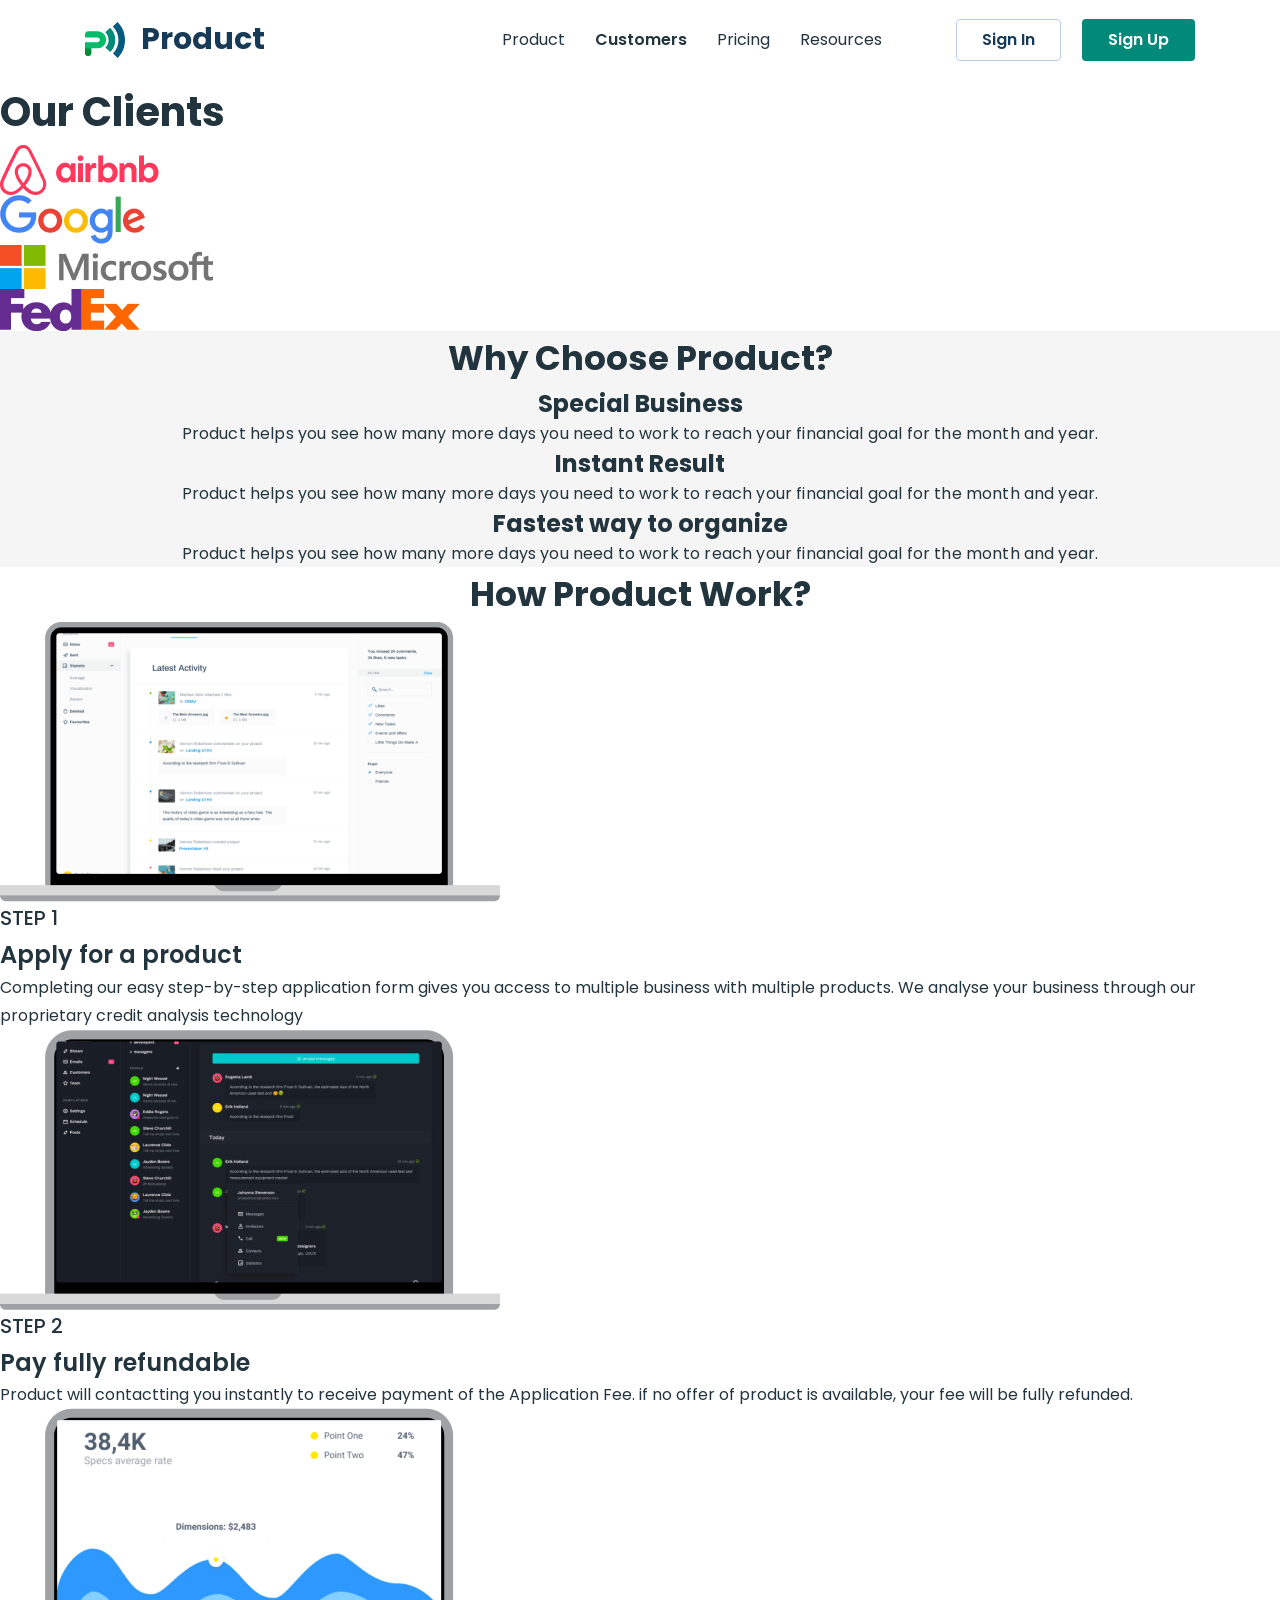
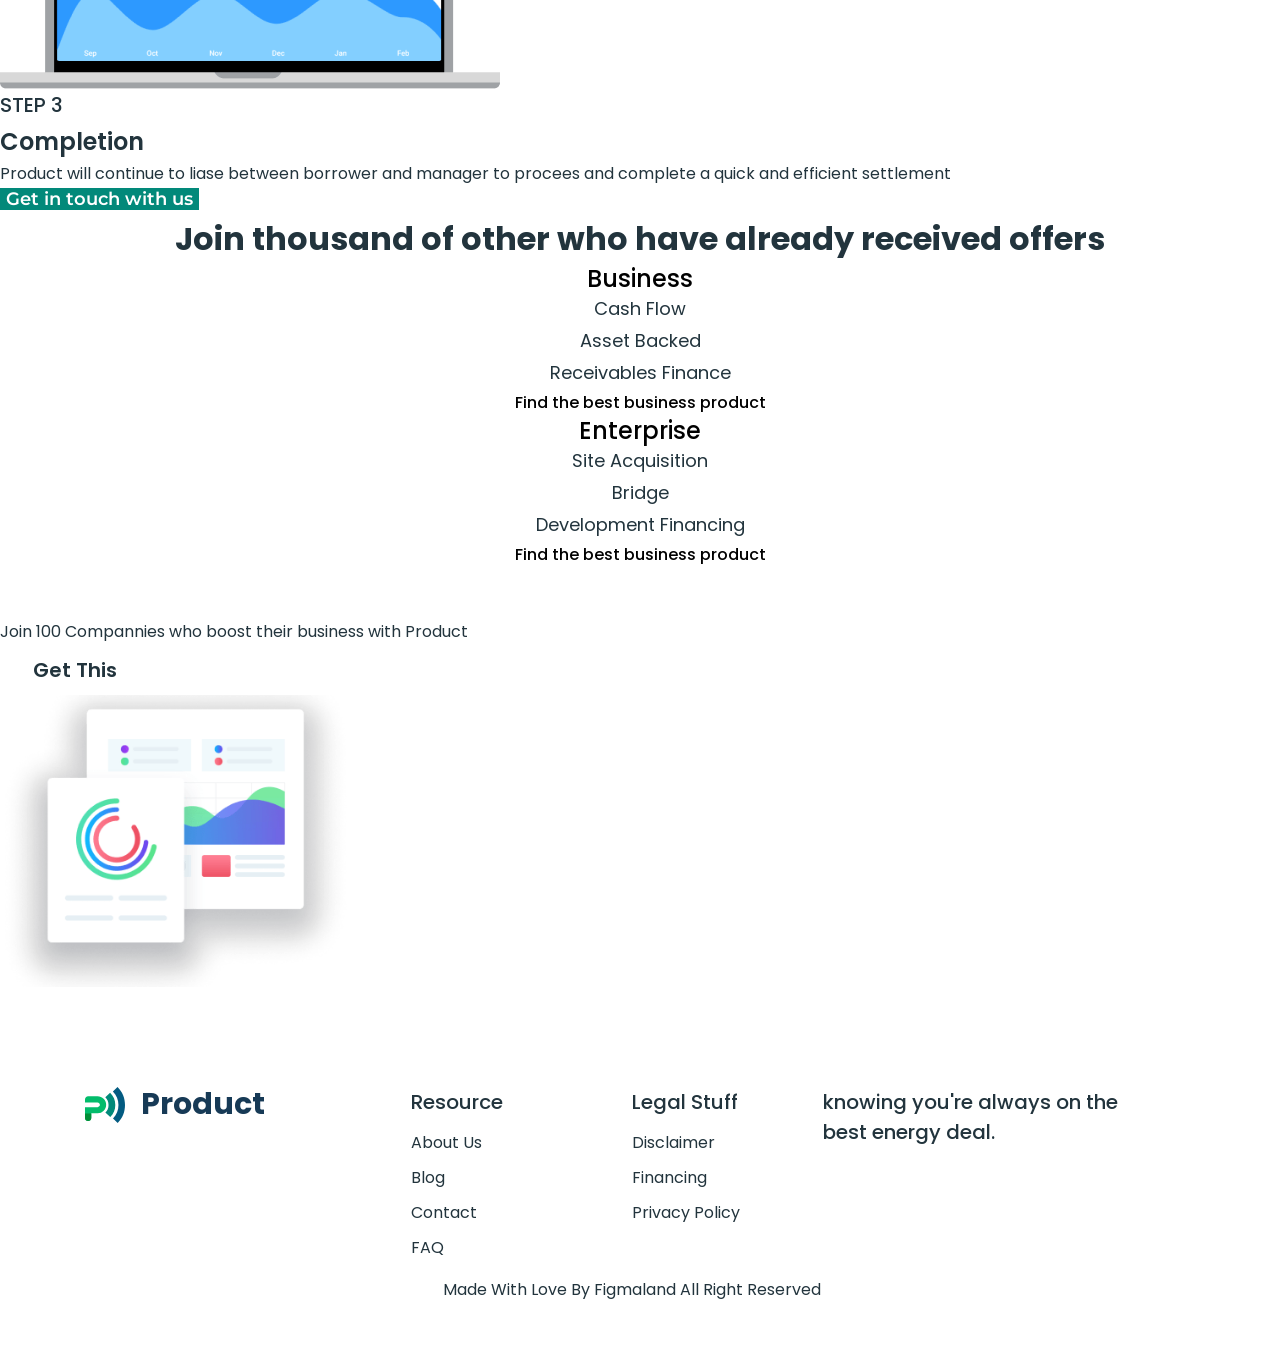
==== commit 096b691b: "Update styles" ====
--- a/customers.html
+++ b/customers.html
@@ -3,7 +3,13 @@
   <head>
     <meta charset="UTF-8" />
     <meta name="viewport" content="width=device-width, initial-scale=1.0" />
-    <title>Customers</title>
+    <title>Business promotion</title>
+    <link rel="preconnect" href="https://fonts.googleapis.com" />
+    <link rel="preconnect" href="https://fonts.gstatic.com" crossorigin />
+    <link
+      href="https://fonts.googleapis.com/css2?family=Inter:opsz,wght@14..32,100..900&family=Montserrat:wght@100..900&family=Poppins:wght@400;500;600;700;800&display=swap"
+      rel="stylesheet"
+    />
     <link
       rel="stylesheet"
       href="https://cdnjs.cloudflare.com/ajax/libs/modern-normalize/3.0.1/modern-normalize.min.css"
@@ -11,43 +17,48 @@
       crossorigin="anonymous"
       referrerpolicy="no-referrer"
     />
-    <link rel="preconnect" href="https://fonts.googleapis.com" />
-    <link rel="preconnect" href="https://fonts.gstatic.com" crossorigin />
-    <link
-      href="https://fonts.googleapis.com/css2?family=Asap+Condensed:ital,wght@0,200;0,300;0,400;0,500;0,600;0,700;0,800;0,900;1,200;1,300;1,400;1,500;1,600;1,700;1,800;1,900&family=Inter:ital,opsz,wght@0,14..32,100..900;1,14..32,100..900&family=Montserrat:ital,wght@0,100..900;1,100..900&family=Poppins:ital,wght@0,100;0,200;0,300;0,400;0,500;0,600;0,700;0,800;0,900;1,100;1,200;1,300;1,400;1,500;1,600;1,700;1,800;1,900&family=Roboto:ital,wght@0,100..900;1,100..900&display=swap"
-      rel="stylesheet"
-    />
     <link rel="stylesheet" href="./css/styles.css" />
     <link rel="stylesheet" href="./css/customers.css" />
   </head>
 
   <body>
     <header class="header">
-      <nav class="header-nav">
-        <a class="header-logo logo" href="./index.html">
-          <img src="./images/logo.svg" alt="logo" />
-          Product
-        </a>
-        <ul class="nav-list">
-          <li><a class="nav-link current" href="">Product</a></li>
-          <li><a class="nav-link" href="./customers.html">Customers</a></li>
-          <li><a class="nav-link" href="./pricing.html">Pricing</a></li>
-          <li><a class="nav-link" href="">Resources</a></li>
-        </ul>
-      </nav>
-      <ul class="header-list-btn">
-        <li class="header-item-btn">
-          <button class="btn btn-secondary" type="button">Sign In</button>
-        </li>
-        <li class="header-item-btn">
-          <button class="btn btn-primary" type="button">Sign Up</button>
-        </li>
-      </ul>
+      <div class="container header-container">
+        <nav class="header-nav">
+          <a class="header-logo logo" href="./index.html">
+            <img src="./images/logo.svg" alt="logo" />
+            Product
+          </a>
+          <ul class="nav-list">
+            <li><a class="nav-link" href="./index.html">Product</a></li>
+            <li>
+              <a class="nav-link current" href="./customers.html">Customers</a>
+            </li>
+            <li><a class="nav-link" href="./pricing.html">Pricing</a></li>
+            <li><a class="nav-link" href="">Resources</a></li>
+          </ul>
+        </nav>
+        <ul class="header-list-btn">
+          <li class="header-item-btn">
+            <button
+              class="header-btn header-btn-in btn-secondary"
+              type="button"
+            >
+              Sign In
+            </button>
+          </li>
+          <li class="header-item-btn">
+            <button class="header-btn header-btn-up btn-primary" type="button">
+              Sign Up
+            </button>
+          </li>
+        </ul>
+      </div>
     </header>
     <main>
-      <!-- Our Clients -->
-      <section class="section-clients">
-        <h1 class="page-title">Our Clients</h1>
+      <!-- clients -->
+      <section class="section clients">
+        <h1 class="page-title clients-title">Our Clients</h1>
         <ul class="clients-list">
           <li class="clients-list-item">
             <a class="clients-item-link" href="https://www.airbnb.com/">
@@ -89,9 +100,9 @@
           </li>
         </ul>
       </section>
-      <!-- Why Choose Product? -->
-      <section class="section-why-choose">
-        <h2 class="section-title-bg">Why Choose Product?</h2>
+      <!-- why-choose -->
+      <section class="section why-choose">
+        <h2 class="section-title-bg why-choose-title">Why Choose Product?</h2>
         <ul class="why-choose-list">
           <li class="why-choose-list-item">
             <h3 class="why-choose-item-title">Special Business</h3>
@@ -116,9 +127,11 @@
           </li>
         </ul>
       </section>
-      <!-- How Product Work? -->
-      <section class="section-product-function">
-        <h2 class="section-title-bg">How Product Work?</h2>
+      <!-- product-function -->
+      <section class="section product-function">
+        <h2 class="section-title-bg product-function-title">
+          How Product Work?
+        </h2>
         <ol class="product-function-list">
           <li class="product-function-item">
             <img src="./images/mac1.png" alt="Macbook" width="500" />
@@ -154,11 +167,13 @@
             </p>
           </li>
         </ol>
-        <button class="btn btn-font-s btn-primary">Get in touch with us</button>
-      </section>
-      <!-- Offers await -->
-      <section class="section-offers-await">
-        <h2 class="section-title">
+        <button class="product-function-btn btn-font-s btn-primary">
+          Get in touch with us
+        </button>
+      </section>
+      <!-- offers-await -->
+      <section class="section offers-await">
+        <h2 class="section-title offers-await-title">
           Join thousand of other who have already received offers
         </h2>
         <ul class="offers-await-list">
@@ -186,54 +201,70 @@
           </li>
         </ul>
       </section>
-      <!-- Promo -->
-      <section class="section-promo">
-        <h2 class="section-title" hidden>Promo</h2>
+      <!-- promo -->
+      <section class="section promo">
+        <h2 class="section-title promo-title" hidden>Promo</h2>
         <p class="section-text">
           Join 100 Compannies who boost their business with Product
         </p>
-        <button class="btn btn-primary-light" type="button">Get This</button>
+        <button class="promo-btn btn-primary-light" type="button">
+          Get This
+        </button>
         <img src="./images/graphics.png" alt="graphics" width="351" />
       </section>
     </main>
     <!-- footer -->
     <footer class="footer">
-      <a class="footer-logo logo" href="./index.html">
-        <img src="./images/logo.svg" alt="logo" />Product</a
-      >
-      <b class="footer-nav-heading footer-heading">Resource</b>
-      <ul class="footer-nav-list">
-        <li class="footer-nav-item">
-          <a class="footer-nav-link" href="">About Us</a>
-        </li>
-        <li class="footer-nav-item">
-          <a class="footer-nav-link" href="">Blog</a>
-        </li>
-        <li class="footer-nav-item">
-          <a class="footer-nav-link" href="">Contact</a>
-        </li>
-        <li class="footer-nav-item">
-          <a class="footer-nav-link" href="">FAQ</a>
-        </li>
-      </ul>
-      <b class="footer-nav-heading footer-heading">Legal Stuff</b>
-      <ul class="footer-nav-list">
-        <li class="footer-nav-item">
-          <a class="footer-nav-link" href="">Disclaimer</a>
-        </li>
-        <li class="footer-nav-item">
-          <a class="footer-nav-link" href="">Financing</a>
-        </li>
-        <li class="footer-nav-item">
-          <a class="footer-nav-link" href="">Privacy Policy</a>
-        </li>
-      </ul>
-      <b class="footer-heading"
-        >knowing you're always on the best energy deal.</b
-      >
-      <p class="footer-legal-copyright">
-        Made With Love By Figmaland All Right Reserved
-      </p>
+      <div class="container footer-container">
+        <div class="footer-content-wrapper">
+          <a class="footer-logo logo" href="./index.html">
+            <img src="./images/logo.svg" alt="logo" />Product</a
+          >
+          <div class="footer-content">
+            <div class="footer-columns">
+              <div class="footer-column">
+                <b class="footer-nav-heading footer-heading">Resource</b>
+                <ul class="footer-nav-list">
+                  <li class="footer-nav-item">
+                    <a class="footer-nav-link" href="">About Us</a>
+                  </li>
+                  <li class="footer-nav-item">
+                    <a class="footer-nav-link" href="">Blog</a>
+                  </li>
+                  <li class="footer-nav-item">
+                    <a class="footer-nav-link" href="">Contact</a>
+                  </li>
+                  <li class="footer-nav-item">
+                    <a class="footer-nav-link" href="">FAQ</a>
+                  </li>
+                </ul>
+              </div>
+              <div class="footer-column">
+                <b class="footer-nav-heading footer-heading">Legal Stuff</b>
+                <ul class="footer-nav-list">
+                  <li class="footer-nav-item">
+                    <a class="footer-nav-link" href="">Disclaimer</a>
+                  </li>
+                  <li class="footer-nav-item">
+                    <a class="footer-nav-link" href="">Financing</a>
+                  </li>
+                  <li class="footer-nav-item">
+                    <a class="footer-nav-link" href="">Privacy Policy</a>
+                  </li>
+                </ul>
+              </div>
+            </div>
+            <div class="footer-subscribe">
+              <b class="footer-heading"
+                >knowing you're always on the best energy deal.</b
+              >
+            </div>
+          </div>
+        </div>
+        <p class="footer-legal-copyright">
+          Made With Love By Figmaland All Right Reserved
+        </p>
+      </div>
     </footer>
   </body>
 </html>
--- a/css/styles.css
+++ b/css/styles.css
@@ -1,208 +1,323 @@
 /* base */
 body {
-    font-family: "Poppins", sans-serif;
-    font-weight: 400;
-    font-size: 16px;
-    line-height: 1.63;
-    color: #22343d;
-    background-color: #fff;
+  font-family: 'Poppins', sans-serif;
+  font-weight: 400;
+  font-size: 16px;
+  line-height: 1.63;
+  color: #22343d;
+  background-color: #fff;
 }
 
 a {
-    text-decoration: none;
-    color: #22343d;
+  text-decoration: none;
+  color: inherit;
 }
 
 ul,
 ol {
-    list-style-type: none;
+  list-style-type: none;
+  padding-left: 0;
+  margin: 0;
+}
+
+h1,
+h2,
+h3,
+h4,
+p {
+  margin: 0;
+}
+
+img {
+  display: block;
+  max-width: 100%;
+  height: auto;
+}
+
+.container {
+  width: 1150px;
+  padding: 0 20px;
+  margin: 0 auto;
 }
 
 button {
-    font-weight: 700;
-    cursor: pointer;
-    outline: none;
-    border: none;
+  cursor: pointer;
+  outline: none;
+  border: none;
 }
 
 .btn-secondary {
-    color: #173a56;
-    background-color: #fff;
+  color: #173a56;
+  background-color: #fff;
 }
 
 .btn-primary {
-    color: #fff;
-    background-color: #02897a;
+  color: #fff;
+  background-color: #02897a;
 }
 
 .btn-primary-light {
-    color: #02897a;
-    background-color: #fff;
+  color: #02897a;
+  background-color: #fff;
 }
 
 .btn-link {
-    font-weight: 600;
-    text-decoration: underline;
-    color: #02897a;
-    background-color: unset;
+  text-decoration: underline;
+  color: #02897a;
+  background-color: transparent;
 }
 
 .btn-font-s {
-    font-family: "Montserrat", sans-serif;
-    font-weight: 600;
-    font-size: 18px;
+  font-family: 'Montserrat', sans-serif;
+  font-weight: 600;
+  font-size: 18px;
 }
 
 .page-title,
 .page-subtitle {
-    font-weight: 700;
-    font-size: 40px;
-    color: #22343d;
+  font-size: 40px;
 }
 
 .section-title {
-    font-weight: 700;
-    font-size: 32px;
-    text-align: center;
+  font-weight: 700;
+  font-size: 32px;
+  text-align: center;
 }
 
 .section-title-bg,
 .section-subtitle-bg {
-    font-weight: 700;
-    font-size: 34px;
+  font-weight: 700;
+  font-size: 34px;
 }
 
 .section-title-accent {
-    font-weight: 600;
-    font-size: 16px;
+  font-weight: 600;
+  font-size: 16px;
 }
 
 .section-subtitle {
-    font-weight: 500;
-    text-align: center;
+  font-weight: 500;
+  text-align: center;
 }
 
 .list-item-title {
-    font-weight: 600;
-    font-size: 16px;
+  font-weight: 600;
+  font-size: 16px;
 }
 
 .list-item-title-bg {
-    font-weight: 600;
-    font-size: 24px;
+  font-weight: 600;
+  font-size: 24px;
 }
 
 .card-title {
-    font-family: "Poppins", sans-serif;
-    font-weight: 700;
-    font-size: 24px;
+  font-family: 'Poppins', sans-serif;
+  font-weight: 700;
+  font-size: 24px;
 }
 
 .card-subtitle-accent {
-    font-weight: 700;
+  font-weight: 700;
 }
 
 .card-desc {
-    line-height: 2.5;
+  line-height: 2.5;
 }
 
 .logo {
-    font-weight: 700;
-    font-size: 30px;
-    line-height: 0.93;
-    color: #173a56;
-}
-
+  display: flex;
+  align-items: center;
+  gap: 16px;
+  font-weight: 700;
+  font-size: 30px;
+  line-height: 0.93;
+  color: #173a56;
+}
 
 /* header */
+.header-container {
+  display: flex;
+  align-items: center;
+}
+
+.header-nav {
+  display: flex;
+}
+
+.header-logo {
+  margin-right: 237px;
+}
+
+.nav-list {
+  display: flex;
+  gap: 30px;
+}
+
 .nav-link {
-    line-height: 1.75;
-    color: currentColor;
-}
-
-.nav-link.current,
-.header-item-btn button {
-    font-weight: 600;
-}
-
+  padding: 26px 0;
+  display: block;
+  line-height: 1.75;
+}
+
+.nav-link.current {
+  font-weight: 600;
+}
+
+.header-list-btn {
+  display: flex;
+  gap: 21px;
+  margin-left: auto;
+}
+
+.header-btn {
+  height: 42px;
+  border-radius: 4px;
+  font-weight: 600;
+}
+
+.header-btn-in {
+  min-width: 105px;
+  border: 1px solid #bcd0e5;
+}
+
+.header-btn-up {
+  min-width: 113px;
+}
 
 /* footer */
+
+.footer {
+  padding: 50px 0 40px;
+}
+
+.footer-content-wrapper {
+  margin-bottom: 10px;
+  display: flex;
+  align-items: flex-start;
+}
+
+.footer-logo {
+  margin-right: 146px;
+  display: flex;
+}
+
 .footer-heading {
-    font-weight: 500;
-    font-size: 20px;
-    line-height: 1.5;
+  display: block;
+  margin-bottom: 8px;
+  font-weight: 500;
+  font-size: 20px;
+  line-height: 1.5;
+}
+
+.footer-content {
+  display: flex;
+  justify-content: space-between;
+  gap: 83px;
+}
+
+.footer-columns {
+  display: flex;
+  gap: 129px;
 }
 
 .footer-nav-link {
-    line-height: 2.19;
+  line-height: 2.19;
+}
+
+.footer-subscribe {
+  max-width: 325px;
 }
 
 .footer-legal-copyright {
-    line-height: 1.88;
-}
-
-
-/* section Price Table  */
+  margin: 0 auto;
+  max-width: 394.36px;
+  line-height: 1.88;
+}
+
+/* price  */
 .card-sum {
-    font-weight: 700;
-    font-size: 76px;
-    line-height: 1.32;
-    letter-spacing: 0em;
-    text-align: center;
-    color: #02897a;
+  font-weight: 700;
+  font-size: 76px;
+  line-height: 1.32;
+  letter-spacing: 0em;
+  text-align: center;
+  color: #02897a;
 }
 
 .card-currency {
-    font-family: "Inter", sans-serif;
-    font-weight: 700;
-    font-size: 24px;
-    line-height: 1.25;
-    letter-spacing: 0em;
-    color: #02897a;
+  font-family: 'Inter', sans-serif;
+  font-weight: 700;
+  font-size: 24px;
+  line-height: 1.25;
+  letter-spacing: 0em;
+  color: #02897a;
 }
 
 .card-period {
-    font-weight: 400;
-    font-size: 16px;
-    line-height: 1.1875;
-    letter-spacing: 0.01em;
-    color: #afafaf;
+  font-weight: 400;
+  font-size: 16px;
+  line-height: 1.1875;
+  letter-spacing: 0.01em;
+  color: #afafaf;
 }
 
 .card-benefits-item {
-    font-weight: 500;
-    line-height: 1.375;
-    letter-spacing: 0.01em;
+  font-weight: 500;
+  line-height: 1.375;
+  letter-spacing: 0.01em;
 }
 
 .price-card.card-current {
-    background-color: #02897a;
-    color: #fff;
+  background-color: #02897a;
+  color: #fff;
 }
 
 .price-card.card-current .card-sum,
 .price-card.card-current .card-currency {
-    color: #fff;
+  color: #fff;
 }
 
 .price-card.card-current .card-period {
-    color: #e0e0e0;
-}
-
-
-/* section Promo */
-.section-promo {
-    background-color: #02897a;
-}
-
-.section-promo .section-text {
-    font-weight: 600;
-    font-size: 32px;
-    line-height: 1.51;
-    color: #fff;
-}
-
-.section-promo .btn {
-    font-weight: 600;
-    font-size: 20px;
-}+  color: #e0e0e0;
+}
+
+/* promo */
+.promo {
+  padding: 50px 0;
+}
+
+.promo-inner-container {
+  padding: 4px 46px 10px 51px;
+  display: flex;
+  justify-content: space-between;
+  gap: 10px;
+  max-width: 968px;
+  background-color: #02897a;
+  border-radius: 32px;
+  margin: 0 auto;
+}
+
+.promo-text-wrapper {
+  padding: 45px 0 46px;
+}
+
+.promo-text {
+  margin-bottom: 46px;
+  max-width: 510px;
+  font-weight: 600;
+  font-size: 32px;
+  line-height: 1.51;
+  color: #fff;
+}
+
+.promo-btn {
+  border-radius: 8px;
+  min-width: 150px;
+  height: 50px;
+  font-weight: 600;
+  font-size: 20px;
+}
+
+.promo-img {
+  object-fit: cover;
+}
--- a/css/customers.css
+++ b/css/customers.css
@@ -1,9 +1,9 @@
-/* section Why Choose Product? */
-.section-why-choose {
+/* why-choose */
+.why-choose {
     background-color: #f5f5f5;
 }
 
-.section-why-choose .section-title-bg,
+.why-choose-title,
 .why-choose-list-item {
     text-align: center;
 }
@@ -21,8 +21,8 @@
 }
 
 
-/* section How Product Work? */
-.section-product-function .section-title-bg {
+/* product-function */
+.product-function-title {
     text-align: center;
 }
 
@@ -31,13 +31,13 @@
     font-size: 20px;
 }
 
-.section-product-function .list-item-text {
+.product-function .list-item-text {
     line-height: 1.75;
 }
 
 
-/* section Offers await */
-.section-offers-await .section-title,
+/* offers-await */
+.offers-await-title,
 .offers-await-item {
     text-align: center;
 }
@@ -63,7 +63,7 @@
 }
 
 
-/* section Promo */
-.section-promo .btn {
+/* promo */
+.promo-btn {
     color: #22343d;
 }
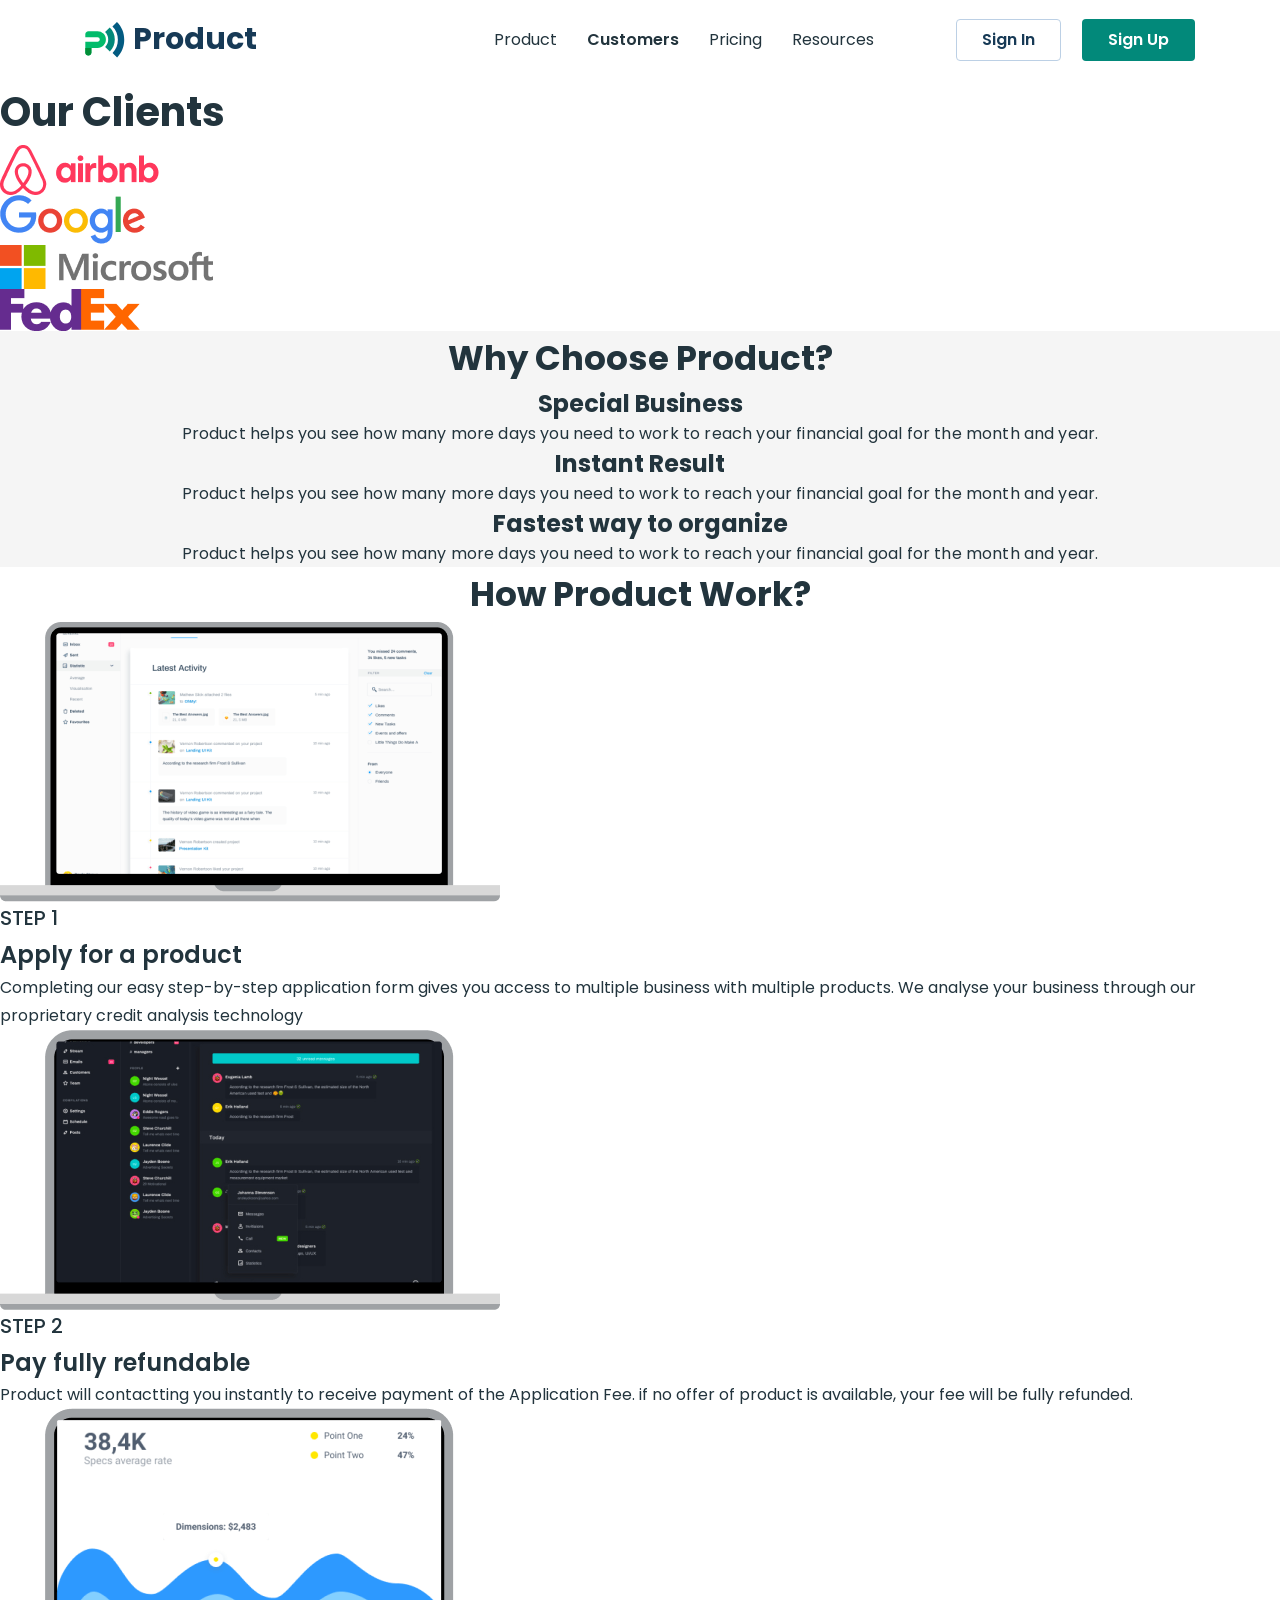
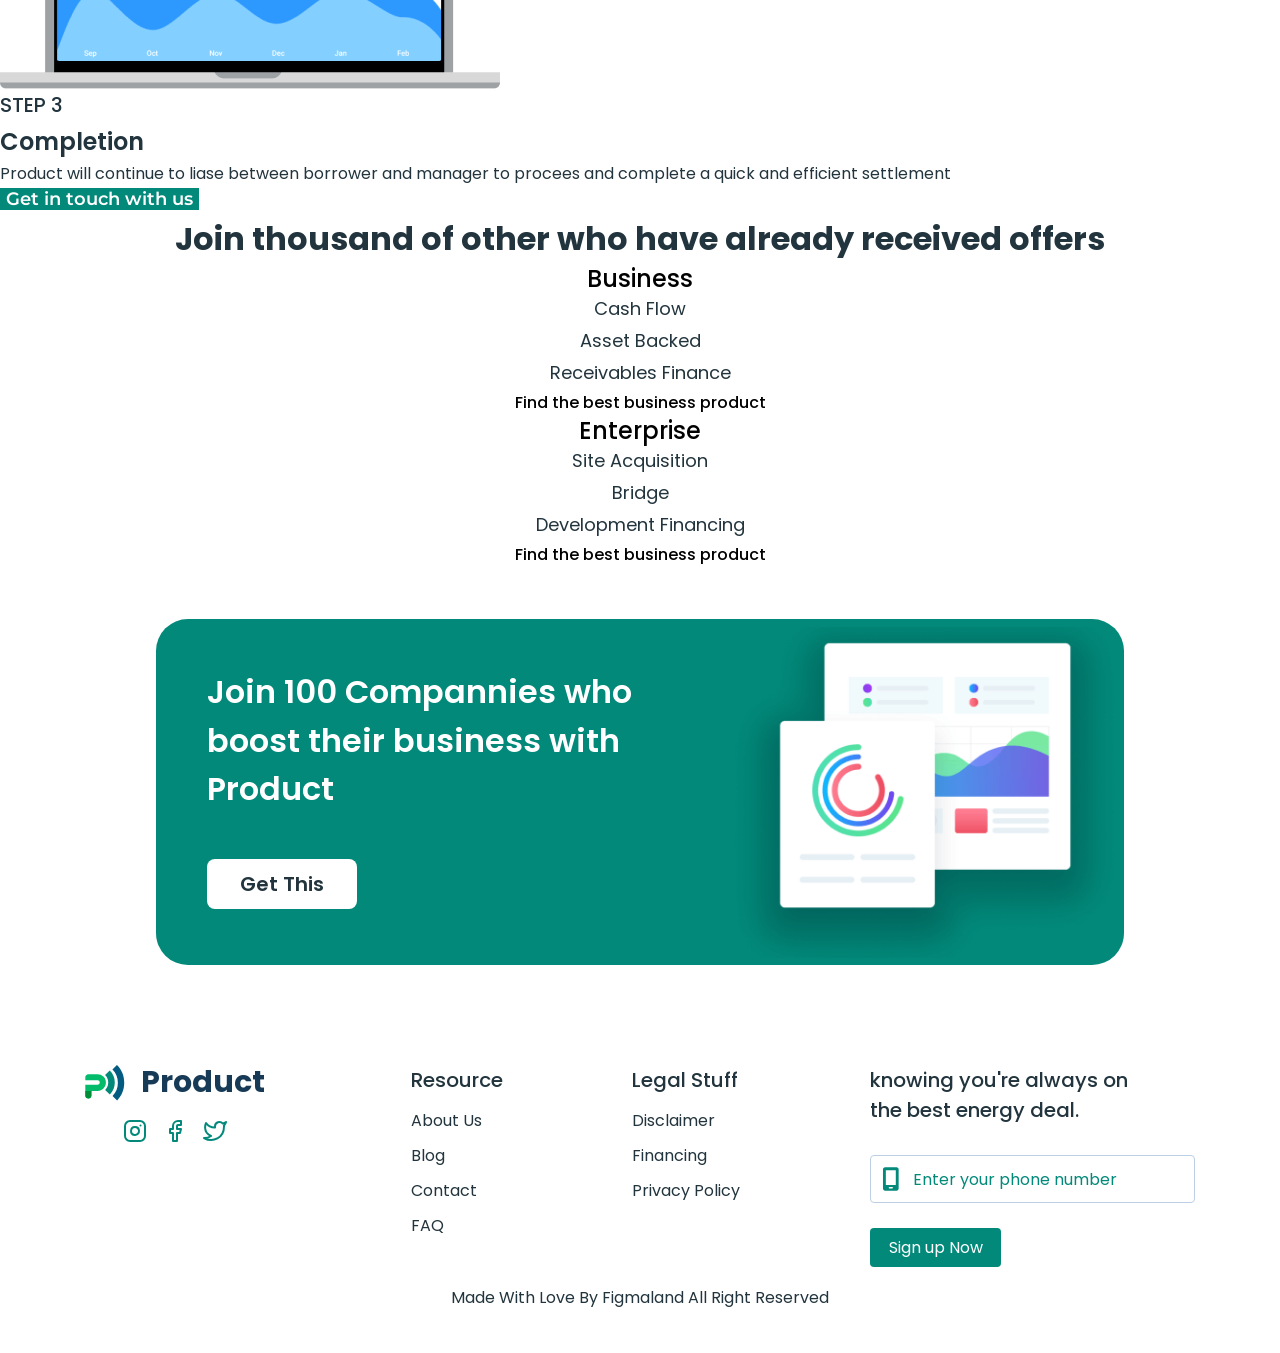
==== commit 15285a3c: "Add responsive styles to the main page" ====
--- a/customers.html
+++ b/customers.html
@@ -26,16 +26,24 @@
       <div class="container header-container">
         <nav class="header-nav">
           <a class="header-logo logo" href="./index.html">
-            <img src="./images/logo.svg" alt="logo" />
+            <svg class="header-logo-icon logo-icon" width="40" height="36">
+              <use href="./images/icons.svg#icon-logo"></use>
+            </svg>
             Product
           </a>
-          <ul class="nav-list">
-            <li><a class="nav-link" href="./index.html">Product</a></li>
+          <ul class="header-nav-list">
             <li>
-              <a class="nav-link current" href="./customers.html">Customers</a>
-            </li>
-            <li><a class="nav-link" href="./pricing.html">Pricing</a></li>
-            <li><a class="nav-link" href="">Resources</a></li>
+              <a class="header-nav-link" href="./index.html">Product</a>
+            </li>
+            <li>
+              <a class="header-nav-link current" href="./customers.html"
+                >Customers</a
+              >
+            </li>
+            <li>
+              <a class="header-nav-link" href="./pricing.html">Pricing</a>
+            </li>
+            <li><a class="header-nav-link" href="">Resources</a></li>
           </ul>
         </nav>
         <ul class="header-list-btn">
@@ -53,6 +61,99 @@
             </button>
           </li>
         </ul>
+
+        <button class="burger-btn" type="button" data-menu-open>
+          <svg class="icon-burger" width="28" height="31">
+            <use href="./images/icons.svg#icon-burger"></use>
+          </svg>
+        </button>
+      </div>
+      <div class="mobile-menu" data-menu>
+        <div class="container mobile-menu-container">
+          <button class="mobile-menu-close" data-menu-close>
+            <svg class="mobile-menu-close-icon" width="8" height="8">
+              <use href="./images/icons.svg#icon-close"></use>
+            </svg>
+          </button>
+          <nav class="mobile-menu-nav">
+            <ul class="mobile-menu-nav-list">
+              <li class="mobile-menu-nav-item">
+                <a class="mobile-menu-nav-link" href="./index.html">
+                  Product
+                </a>
+              </li>
+              <li class="mobile-menu-nav-item">
+                <a class="mobile-menu-nav-link current" href="./customers.html">
+                  Customers
+                </a>
+              </li>
+              <li class="mobile-menu-nav-item">
+                <a class="mobile-menu-nav-link" href="./pricing.html">
+                  Pricing
+                </a>
+              </li>
+              <li class="mobile-menu-nav-item">
+                <a class="mobile-menu-nav-link" href="./pricing.html">
+                  Resources
+                </a>
+              </li>
+            </ul>
+          </nav>
+          <ul class="mobile-menu-list-btn">
+            <li class="mobile-menu-item-btn">
+              <button
+                class="mobile-menu-btn mobile-menu-btn-in btn-secondary"
+                type="button"
+              >
+                Sign In
+              </button>
+            </li>
+            <li class="mobile-menu-item-btn">
+              <button
+                class="mobile-menu-btn mobile-menu-btn-up btn-primary"
+                type="button"
+              >
+                Sign Up
+              </button>
+            </li>
+          </ul>
+
+          <ul class="mobile-menu-socials-list">
+            <li class="mobile-menu-socials-item socials-item">
+              <a class="mobile-menu-socials-link socials-link" href="">
+                <svg
+                  class="mobile-menu-socials-icon socials-icon"
+                  width="24"
+                  height="24"
+                >
+                  <use href="./images/icons.svg#icon-instagram"></use>
+                </svg>
+              </a>
+            </li>
+            <li class="mobile-menu-socials-item socials-item">
+              <a class="mobile-menu-socials-link socials-link" href="">
+                <svg
+                  class="mobile-menu-socials-icon socials-icon"
+                  width="24"
+                  height="24"
+                >
+                  <use href="./images/icons.svg#icon-twitter"></use>
+                </svg>
+              </a>
+            </li>
+            <li class="mobile-menu-socials-item socials-item">
+              <a class="mobile-menu-socials-link socials-link" href="">
+                <svg
+                  class="mobile-menu-socials-icon socials-icon"
+                  width="24"
+                  height="24"
+                >
+                  <use href="./images/icons.svg#icon-facebook"></use>
+                </svg>
+              </a>
+            </li>
+          </ul>
+        </div>
       </div>
     </header>
     <main>
@@ -203,62 +304,128 @@
       </section>
       <!-- promo -->
       <section class="section promo">
-        <h2 class="section-title promo-title" hidden>Promo</h2>
-        <p class="section-text">
-          Join 100 Compannies who boost their business with Product
-        </p>
-        <button class="promo-btn btn-primary-light" type="button">
-          Get This
-        </button>
-        <img src="./images/graphics.png" alt="graphics" width="351" />
+        <div class="container">
+          <div class="promo-inner-container">
+            <div class="promo-text-wrapper">
+              <h2 class="section-title promo-title visually-hidden">Promo</h2>
+              <p class="section-text promo-text">
+                Join 100 Compannies who boost their business with Product
+              </p>
+              <button class="promo-btn btn-primary-light" type="button">
+                Get This
+              </button>
+            </div>
+            <picture class="promo-picture">
+              <source
+                media="(min-width: 768px)"
+                srcset="
+                  ./images/graphics-lg.png    1x,
+                  ./images/graphics-lg@2x.png 2x
+                "
+              />
+              <source
+                srcset="
+                  ./images/graphics-sm.png    1x,
+                  ./images/graphics-sm@2x.png 2x
+                "
+              />
+              <img
+                class="promo-img"
+                src="./images/graphics-sm.png"
+                alt="graphics"
+                width="351"
+              />
+            </picture>
+          </div>
+        </div>
       </section>
     </main>
     <!-- footer -->
     <footer class="footer">
       <div class="container footer-container">
-        <div class="footer-content-wrapper">
-          <a class="footer-logo logo" href="./index.html">
-            <img src="./images/logo.svg" alt="logo" />Product</a
-          >
-          <div class="footer-content">
-            <div class="footer-columns">
-              <div class="footer-column">
-                <b class="footer-nav-heading footer-heading">Resource</b>
-                <ul class="footer-nav-list">
-                  <li class="footer-nav-item">
-                    <a class="footer-nav-link" href="">About Us</a>
-                  </li>
-                  <li class="footer-nav-item">
-                    <a class="footer-nav-link" href="">Blog</a>
-                  </li>
-                  <li class="footer-nav-item">
-                    <a class="footer-nav-link" href="">Contact</a>
-                  </li>
-                  <li class="footer-nav-item">
-                    <a class="footer-nav-link" href="">FAQ</a>
-                  </li>
-                </ul>
-              </div>
-              <div class="footer-column">
-                <b class="footer-nav-heading footer-heading">Legal Stuff</b>
-                <ul class="footer-nav-list">
-                  <li class="footer-nav-item">
-                    <a class="footer-nav-link" href="">Disclaimer</a>
-                  </li>
-                  <li class="footer-nav-item">
-                    <a class="footer-nav-link" href="">Financing</a>
-                  </li>
-                  <li class="footer-nav-item">
-                    <a class="footer-nav-link" href="">Privacy Policy</a>
-                  </li>
-                </ul>
-              </div>
-            </div>
-            <div class="footer-subscribe">
-              <b class="footer-heading"
-                >knowing you're always on the best energy deal.</b
-              >
-            </div>
+        <div class="footer-wrapper">
+          <div class="footer-logo-wrap">
+            <a class="footer-logo logo" href="./index.html">
+              <svg class="logo-icon" width="40" height="36">
+                <use href="./images/icons.svg#icon-logo"></use>
+              </svg>
+              Product
+            </a>
+            <ul class="footer-soc-list">
+              <li class="footer-soc-item">
+                <a href="" class="footer-soc-link">
+                  <svg class="footer-soc-icon" width="24" height="24">
+                    <use href="./images/icons.svg#icon-instagram"></use>
+                  </svg>
+                </a>
+              </li>
+              <li class="footer-soc-item">
+                <a href="" class="footer-soc-link">
+                  <svg class="footer-soc-icon" width="24" height="24">
+                    <use href="./images/icons.svg#icon-facebook"></use>
+                  </svg>
+                </a>
+              </li>
+              <li class="footer-soc-item">
+                <a href="" class="footer-soc-link">
+                  <svg class="footer-soc-icon" width="24" height="24">
+                    <use href="./images/icons.svg#icon-twitter"></use>
+                  </svg>
+                </a>
+              </li>
+            </ul>
+          </div>
+
+          <div class="footer-resource-wrap">
+            <b class="footer-title">Resource</b>
+            <ul class="footer-list">
+              <li class="footer-item">
+                <a class="footer-link" href="">About Us</a>
+              </li>
+              <li class="footer-item">
+                <a class="footer-link" href="">Blog</a>
+              </li>
+              <li class="footer-item">
+                <a class="footer-link" href="">Contact</a>
+              </li>
+              <li class="footer-item">
+                <a class="footer-link" href="">FAQ</a>
+              </li>
+            </ul>
+          </div>
+          <div class="footer-stuff-wrap">
+            <b class="footer-title">Legal Stuff</b>
+            <ul class="footer-list">
+              <li class="footer-item">
+                <a class="footer-link" href="">Disclaimer</a>
+              </li>
+              <li class="footer-item">
+                <a class="footer-link" href="">Financing</a>
+              </li>
+              <li class="footer-item">
+                <a class="footer-link" href="">Privacy Policy</a>
+              </li>
+            </ul>
+          </div>
+          <div class="footer-form-wrap">
+            <b class="footer-title footer-title-form"
+              >knowing you're always on the best energy deal.</b
+            >
+            <form class="footer-form">
+              <label class="footer-label">
+                <svg class="footer-form-icon" width="18" height="28">
+                  <use href="./images/icons.svg#icon-mobile-screen"></use>
+                </svg>
+                <input
+                  type="tel"
+                  class="footer-input"
+                  placeholder="Enter your phone number"
+                />
+              </label>
+              <button class="footer-form-btn btn-primary" type="submit">
+                Sign up Now
+              </button>
+            </form>
           </div>
         </div>
         <p class="footer-legal-copyright">
@@ -266,5 +433,6 @@
         </p>
       </div>
     </footer>
+    <script src="./js/menu.js"></script>
   </body>
 </html>
--- a/css/styles.css
+++ b/css/styles.css
@@ -1,11 +1,49 @@
+.hidden {
+  display: none;
+}
+
+:root {
+  /* Fonts */
+  --primary-font: 'Poppins', sans-serif;
+  --secondary-font: 'Montserrat', sans-serif;
+  --tertiary-font: 'Inter', sans-serif;
+
+  /* Colors */
+  --primary-color: #22343d;
+  --secondary-color: #737373;
+  --tertiary-color: #173a56;
+  --accent-color: #02897a;
+  --light-accent-primary-color: #e0e0e0;
+  --light-accent-secondary-color: #afafaf;
+  --gray-light-color: #f5f5f5;
+  --gray-dark-color: #2f281e;
+  --dark-primary-color: #000;
+  --dark-secondary-color: #252b42;
+  --white-primary-color: #fff;
+  --border-primary-color: #dedede;
+  --border-secondary-color: #bcd0e5;
+  --border-tertiary-color: #00bc6b;
+  --btn-hover-color: #163a56;
+  --icon-bg-second-color: #4d8dff;
+  --icon-bg-third-color: #740a76;
+  --icon-bg-fourth-color: #f03e3d;
+  --icon-bg-fifth-color: #f90;
+  --soc-bg-color: #edfffc;
+  --soc-bg-hover-color: #34c49a57;
+  --star-fill-color: #f3cd03;
+
+  /* Transition */
+  --transition-base: 250ms cubic-bezier(0.4, 0, 0.2, 1);
+}
+
 /* base */
 body {
-  font-family: 'Poppins', sans-serif;
+  font-family: var(--primary-font);
   font-weight: 400;
   font-size: 16px;
   line-height: 1.63;
-  color: #22343d;
-  background-color: #fff;
+  color: var(--primary-color);
+  background-color: var(--white-primary-color);
 }
 
 a {
@@ -28,6 +66,19 @@
   margin: 0;
 }
 
+input,
+textarea {
+  outline: none;
+  border: none;
+  font-family: inherit;
+  font-size: inherit;
+}
+
+input:checked {
+  outline: none;
+  border: none;
+}
+
 img {
   display: block;
   max-width: 100%;
@@ -35,7 +86,7 @@
 }
 
 .container {
-  width: 1150px;
+  max-width: 410px;
   padding: 0 20px;
   margin: 0 auto;
 }
@@ -44,50 +95,73 @@
   cursor: pointer;
   outline: none;
   border: none;
-}
+  background-color: transparent;
+}
+
+@media screen and (min-width: 768px) {
+  .container {
+    max-width: 768px;
+  }
+}
+
+@media screen and (min-width: 991px) {
+  .container {
+    max-width: 991px;
+  }
+}
+
+@media screen and (min-width: 1150px) {
+  .container {
+    padding: 0 20px;
+    max-width: 1150px;
+  }
+}
+
+/* common */
 
 .btn-secondary {
-  color: #173a56;
-  background-color: #fff;
+  color: var(--tertiary-color);
+  background-color: var(--white-primary-color);
 }
 
 .btn-primary {
-  color: #fff;
-  background-color: #02897a;
+  color: var(--white-primary-color);
+  background-color: var(--accent-color);
 }
 
 .btn-primary-light {
-  color: #02897a;
-  background-color: #fff;
+  color: var(--accent-color);
+  background-color: var(--white-primary-color);
 }
 
 .btn-link {
   text-decoration: underline;
-  color: #02897a;
+  color: var(--accent-color);
   background-color: transparent;
 }
 
 .btn-font-s {
-  font-family: 'Montserrat', sans-serif;
+  font-family: var(--secondary-font);
   font-weight: 600;
   font-size: 18px;
 }
 
 .page-title,
 .page-subtitle {
-  font-size: 40px;
-}
-
-.section-title {
+  font-weight: 700;
+  font-size: 36px;
+}
+
+.section-title,
+.section-subtitle-bg {
   font-weight: 700;
   font-size: 32px;
   text-align: center;
 }
-
-.section-title-bg,
-.section-subtitle-bg {
+.section-title-bg {
   font-weight: 700;
   font-size: 34px;
+  text-align: center;
 }
 
 .section-title-accent {
@@ -111,7 +185,7 @@
 }
 
 .card-title {
-  font-family: 'Poppins', sans-serif;
+  font-family: var(--primary-font);
   font-weight: 700;
   font-size: 24px;
 }
@@ -125,83 +199,351 @@
 }
 
 .logo {
-  display: flex;
-  align-items: center;
-  gap: 16px;
   font-weight: 700;
   font-size: 30px;
   line-height: 0.93;
-  color: #173a56;
+  color: var(--tertiary-color);
+}
+
+.visually-hidden {
+  position: absolute;
+  width: 1px;
+  height: 1px;
+  margin: -1px;
+  border: 0;
+  padding: 0;
+  white-space: nowrap;
+  clip-path: inset(100%);
+  clip: rect(0 0 0 0);
+  overflow: hidden;
+}
+
+@media screen and (min-width: 768px) {
+  .page-title,
+  .page-subtitle {
+    font-size: 40px;
+  }
+}
+
+@media screen and (max-width: 410px) {
+  .page-title,
+  .page-subtitle {
+    font-size: 36px;
+  }
+}
+
+.socials-item {
+  width: 40px;
+  height: 40px;
+}
+
+.socials-link {
+  display: flex;
+  justify-content: center;
+  align-items: center;
+  width: 100%;
+  height: 100%;
+  background-color: var(--soc-bg-color);
+  border-radius: 100%;
+  transition: background-color var(--transition-base);
+}
+
+.socials-link:hover,
+.socials-link:focus {
+  background-color: var(--soc-bg-hover-color);
 }
 
 /* header */
+
 .header-container {
   display: flex;
   align-items: center;
 }
 
-.header-nav {
-  display: flex;
-}
-
 .header-logo {
-  margin-right: 237px;
-}
-
-.nav-list {
+  padding: 17px 0;
+  display: flex;
+  align-items: center;
+  gap: 8px;
+}
+
+.header-nav-list,
+.header-list-btn {
+  display: none;
+}
+
+.burger-icon {
+  display: block;
+  fill: var(--tertiary-color);
+}
+
+@media screen and (min-width: 768px) {
+  .header-nav {
+    display: flex;
+  }
+
+  .header-logo {
+    margin-right: 25px;
+  }
+
+  .header-nav-list {
+    display: flex;
+    gap: 15px;
+  }
+
+  .header-nav-link {
+    padding: 26px 0;
+    display: block;
+    line-height: 1.75;
+    transition: color var(--transition-base);
+  }
+
+  .header-nav-link.current {
+    font-weight: 600;
+  }
+
+  .header-nav-link:hover,
+  .header-nav-link:focus {
+    color: var(--accent-color);
+  }
+
+  .header-list-btn {
+    display: flex;
+    gap: 12px;
+    margin-left: auto;
+  }
+
+  .header-btn {
+    height: 42px;
+    border-radius: 4px;
+    font-weight: 600;
+  }
+
+  .header-btn-in {
+    min-width: 75px;
+    border: 1px solid var(--border-secondary-color);
+  }
+
+  .header-btn-in:hover,
+  .header-btn-in:focus {
+    border-color: var(--border-tertiary-color);
+  }
+
+  .header-btn-up {
+    min-width: 80px;
+  }
+
+  .header-btn-up:hover,
+  .header-btn-up:focus {
+    background-color: var(--border-tertiary-color);
+  }
+
+  .burger-btn {
+    display: none;
+  }
+}
+
+@media screen and (min-width: 991px) {
+  .header-logo {
+    margin-right: 100px;
+  }
+
+  .header-nav-list {
+    gap: 30px;
+  }
+
+  .header-list-btn {
+    gap: 21px;
+  }
+
+  .header-btn-in {
+    min-width: 105px;
+  }
+
+  .header-btn-up {
+    min-width: 113px;
+  }
+}
+
+@media screen and (min-width: 1150px) {
+  .header-logo {
+    margin-right: 237px;
+  }
+}
+
+@media screen and (max-width: 768px) {
+  .header {
+    box-shadow: 0 -2px 8px 0 rgba(0, 0, 0, 0.25);
+    background: var(--white-primary-color);
+  }
+
+  .header-container {
+    justify-content: space-between;
+  }
+}
+
+/* mobile menu  */
+.mobile-menu {
+  position: fixed;
+  top: 0;
+  left: 0;
+  width: 100%;
+  height: 100%;
+  background-color: var(--white-primary-color);
+  transition: opacity var(--transition-base), visibility var(--transition-base);
+
+  opacity: 0;
+  visibility: hidden;
+  pointer-events: none;
+  z-index: 999;
+}
+
+.mobile-menu.is-open {
+  opacity: 1;
+  visibility: visible;
+  pointer-events: auto;
+}
+
+.mobile-menu-container {
+  position: relative;
+  padding-top: 72px;
+  padding-bottom: 40px;
+  display: flex;
+  flex-direction: column;
+  height: 100%;
+}
+
+.mobile-menu-close {
+  position: absolute;
+  top: 24px;
+  right: 24px;
+  display: flex;
+  align-items: center;
+  justify-content: center;
+
+  width: 24px;
+  height: 24px;
+  border-radius: 50%;
+  background-color: var(--accent-color);
+  border: 1px solid rgba(0, 0, 0, 0.1);
+  transition: background-color var(--transition-base),
+    border var(--transition-base);
+}
+
+.mobile-menu-close-icon {
+  fill: var(--white-primary-color);
+  transition: fill var(--transition-base);
+}
+
+.mobile-menu-close:hover,
+.mobile-menu-close:focus {
+  background-color: var(--btn-hover-color);
+}
+
+.mobile-menu-close:hover .mobile-menu-close-icon,
+.mobile-menu-close:focus .mobile-menu-close-icon {
+  fill: var(--white-primary-color);
+}
+
+.mobile-menu-nav {
+  margin-bottom: auto;
+}
+
+.mobile-menu-nav-list {
+  display: flex;
+  flex-direction: column;
+  gap: 40px;
+}
+
+.mobile-menu-nav-link {
+  font-weight: 700;
+  font-size: 32px;
+  line-height: 1.11;
+  color: var(--dark-primary-color);
+}
+
+.mobile-menu-nav-link.current,
+.mobile-menu-nav-link:hover,
+.mobile-menu-nav-link:focus {
+  color: var(--accent-color);
+}
+
+.mobile-menu-list-btn {
   display: flex;
   gap: 30px;
-}
-
-.nav-link {
-  padding: 26px 0;
-  display: block;
-  line-height: 1.75;
-}
-
-.nav-link.current {
-  font-weight: 600;
-}
-
-.header-list-btn {
-  display: flex;
-  gap: 21px;
-  margin-left: auto;
-}
-
-.header-btn {
+  margin-bottom: 50px;
+}
+
+.mobile-menu-btn {
   height: 42px;
   border-radius: 4px;
   font-weight: 600;
 }
 
-.header-btn-in {
+.mobile-menu-btn-in {
   min-width: 105px;
-  border: 1px solid #bcd0e5;
-}
-
-.header-btn-up {
+  border: 1px solid var(--btn-hover-color);
+}
+
+.mobile-menu-btn-in:hover,
+.mobile-menu-btn-in:focus {
+  border-color: var(--border-tertiary-color);
+}
+
+.mobile-menu-btn-up {
   min-width: 113px;
 }
 
+.mobile-menu-btn-up:hover,
+.mobile-menu-btn-up:focus {
+  background-color: var(--btn-hover-color);
+  color: var(--soc-bg-color);
+}
+
+.mobile-menu-socials-list {
+  display: flex;
+  gap: 40px;
+}
+
+@media screen and (min-width: 768px) {
+  .mobile-menu {
+    display: none;
+  }
+}
+
 /* footer */
-
 .footer {
-  padding: 50px 0 40px;
-}
-
-.footer-content-wrapper {
-  margin-bottom: 10px;
-  display: flex;
-  align-items: flex-start;
+  padding: 50px 0 45px;
+}
+
+.footer-wrapper {
+  margin-bottom: 44px;
 }
 
 .footer-logo {
-  margin-right: 146px;
-  display: flex;
-}
-
-.footer-heading {
+  margin-bottom: 25px;
+  display: flex;
+  align-items: center;
+  justify-content: center;
+  gap: 16px;
+}
+.footer-soc-list {
+  display: flex;
+  align-items: center;
+  justify-content: center;
+  gap: 16px;
+}
+
+.footer-resource-wrap,
+.footer-stuff-wrap {
+  display: flex;
+  flex-direction: column;
+  justify-content: center;
+  align-items: center;
+  text-align: center;
+}
+
+.footer-title {
   display: block;
   margin-bottom: 8px;
   font-weight: 500;
@@ -209,76 +551,162 @@
   line-height: 1.5;
 }
 
-.footer-content {
-  display: flex;
-  justify-content: space-between;
-  gap: 83px;
-}
-
-.footer-columns {
-  display: flex;
-  gap: 129px;
-}
-
-.footer-nav-link {
+.footer-link {
   line-height: 2.19;
 }
 
-.footer-subscribe {
+.footer-link:hover,
+.footer-link:focus {
+  color: var(--accent-color);
+}
+
+.footer-form-wrap {
+  margin: 0 auto;
   max-width: 325px;
 }
 
+.footer-title-form {
+  margin: 0 auto 34px;
+  display: block;
+  max-width: 280px;
+  text-align: center;
+}
+
+.footer-label {
+  margin-bottom: 21px;
+  position: relative;
+  display: block;
+}
+
+.footer-input {
+  padding-left: 15px;
+  width: 100%;
+  height: 48px;
+  border: 1px solid var(--border-secondary-color);
+  border-radius: 4px;
+  background-color: transparent;
+  transition: border-color var(--transition-base);
+}
+
+.footer-input:focus {
+  border: 1px solid var(--tertiary-color);
+}
+
+.footer-input::placeholder {
+  visibility: hidden;
+}
+
+.footer-form-icon {
+  display: none;
+}
+
+.footer-form-btn {
+  display: block;
+  width: 131px;
+  height: 39px;
+  border-radius: 4px;
+  transition: background-color var(--transition-base);
+}
+
+.footer-form-btn:hover {
+  background-color: var(--btn-hover-color);
+}
+
 .footer-legal-copyright {
-  margin: 0 auto;
-  max-width: 394.36px;
+  text-align: center;
   line-height: 1.88;
 }
 
-/* price  */
-.card-sum {
-  font-weight: 700;
-  font-size: 76px;
-  line-height: 1.32;
-  letter-spacing: 0em;
-  text-align: center;
-  color: #02897a;
-}
-
-.card-currency {
-  font-family: 'Inter', sans-serif;
-  font-weight: 700;
-  font-size: 24px;
-  line-height: 1.25;
-  letter-spacing: 0em;
-  color: #02897a;
-}
-
-.card-period {
-  font-weight: 400;
-  font-size: 16px;
-  line-height: 1.1875;
-  letter-spacing: 0.01em;
-  color: #afafaf;
-}
-
-.card-benefits-item {
-  font-weight: 500;
-  line-height: 1.375;
-  letter-spacing: 0.01em;
-}
-
-.price-card.card-current {
-  background-color: #02897a;
-  color: #fff;
-}
-
-.price-card.card-current .card-sum,
-.price-card.card-current .card-currency {
-  color: #fff;
-}
-
-.price-card.card-current .card-period {
-  color: #e0e0e0;
+.footer-legal-copyright-part-bg {
+  display: none;
+}
+
+@media screen and (min-width: 991px) {
+  .footer-logo-wrap {
+    margin-right: 146px;
+  }
+
+  .footer-wrapper {
+    margin-bottom: 16px;
+    display: flex;
+    align-items: flex-start;
+    flex-wrap: wrap;
+  }
+
+  .footer-logo {
+    margin-bottom: 18px;
+  }
+
+  .footer-resource-wrap {
+    margin-right: 129px;
+  }
+
+  .footer-resource-wrap,
+  .footer-stuff-wrap {
+    align-items: flex-start;
+    text-align: left;
+  }
+
+  .footer-title-form {
+    margin: 0 0 30px;
+    text-align: left;
+  }
+
+  .footer-label {
+    margin-bottom: 25px;
+  }
+
+  .footer-input {
+    padding-left: 42px;
+    width: 325px;
+  }
+
+  .footer-input::placeholder {
+    visibility: visible;
+    line-height: 1.75;
+    color: var(--accent-color);
+  }
+
+  .footer-form-icon {
+    display: block;
+    position: absolute;
+    left: 12px;
+    top: 50%;
+    transform: translateY(-50%);
+  }
+
+  .footer-legal-copyright-part-sm {
+    display: none;
+  }
+  .footer-legal-copyright-part-bg {
+    display: inline-block;
+  }
+}
+
+@media screen and (min-width: 1150px) {
+  .footer {
+    padding: 50px 0 40px;
+  }
+
+  .footer-form-wrap {
+    margin: 0 0 0 auto;
+  }
+}
+
+@media screen and (max-width: 991px) {
+  .footer-logo-wrap {
+    margin-bottom: 32px;
+  }
+  .footer-form-btn {
+    margin: 0 auto;
+  }
+}
+
+@media screen and (max-width: 1150px) {
+  .footer-resource-wrap,
+  .footer-stuff-wrap {
+    margin-bottom: 32px;
+  }
 }
 
 /* promo */
@@ -287,27 +715,32 @@
 }
 
 .promo-inner-container {
-  padding: 4px 46px 10px 51px;
-  display: flex;
-  justify-content: space-between;
-  gap: 10px;
-  max-width: 968px;
-  background-color: #02897a;
+  margin: 0 auto;
+  display: flex;
+  flex-direction: column;
+  align-items: center;
+  gap: 32px;
+  max-width: 371px;
+  background-color: var(--accent-color);
   border-radius: 32px;
-  margin: 0 auto;
 }
 
 .promo-text-wrapper {
-  padding: 45px 0 46px;
+  padding: 17px 21px 0;
+  display: flex;
+  flex-direction: column;
+  align-items: center;
+  justify-content: center;
+  gap: 57px;
 }
 
 .promo-text {
-  margin-bottom: 46px;
-  max-width: 510px;
+  max-width: 328px;
   font-weight: 600;
   font-size: 32px;
   line-height: 1.51;
-  color: #fff;
+  color: var(--white-primary-color);
+  text-align: center;
 }
 
 .promo-btn {
@@ -316,8 +749,43 @@
   height: 50px;
   font-weight: 600;
   font-size: 20px;
+  transition: background-color var(--transition-base),
+    color var(--transition-base);
+}
+
+.promo-btn:hover,
+.promo-btn:focus {
+  background-color: var(--icon-bg-second-color);
+  color: var(--white-primary-color);
 }
 
 .promo-img {
-  object-fit: cover;
-}
+  width: auto;
+  height: 331px;
+}
+
+@media screen and (min-width: 991px) {
+  .promo-inner-container {
+    flex-direction: row;
+    gap: 10px;
+    max-width: 968px;
+  }
+
+  .promo-text-wrapper {
+    padding: 49px 0 56px 51px;
+    align-items: flex-start;
+    gap: 46px;
+  }
+
+  .promo-text {
+    max-width: 510px;
+    text-align: left;
+  }
+}
+
+@media screen and (max-width: 390px) {
+  .promo-img {
+    max-width: 100%;
+    height: auto;
+  }
+}
--- a/css/customers.css
+++ b/css/customers.css
@@ -1,69 +1,66 @@
 /* why-choose */
 .why-choose {
-    background-color: #f5f5f5;
+  background-color: var(--gray-light-color);
 }
 
 .why-choose-title,
 .why-choose-list-item {
-    text-align: center;
+  text-align: center;
 }
 
 .why-choose-item-title {
-    font-weight: 700;
-    font-size: 24px;
-    line-height: 1.38;
-    letter-spacing: 0em;
+  font-weight: 700;
+  font-size: 24px;
+  line-height: 1.38;
+  letter-spacing: 0em;
 }
 
 .why-choose-item-text {
-    line-height: 1.69;
-    letter-spacing: 0.01em;
+  line-height: 1.69;
+  letter-spacing: 0.01em;
 }
-
 
 /* product-function */
 .product-function-title {
-    text-align: center;
+  text-align: center;
 }
 
 .item-step-number {
-    font-weight: 500;
-    font-size: 20px;
+  font-weight: 500;
+  font-size: 20px;
 }
 
 .product-function .list-item-text {
-    line-height: 1.75;
+  line-height: 1.75;
 }
-
 
 /* offers-await */
 .offers-await-title,
 .offers-await-item {
-    text-align: center;
+  text-align: center;
 }
 
 .offers-await-category {
-    font-size: 24px;
-    line-height: 1.17;
+  font-size: 24px;
+  line-height: 1.17;
 }
 
 .category-sublist-item {
-    font-size: 18px;
-    line-height: 1.78;
+  font-size: 18px;
+  line-height: 1.78;
 }
 
 .offers-await-link {
-    line-height: 1.75;
+  line-height: 1.75;
 }
 
 .offers-await-category,
 .offers-await-link {
-    font-weight: 500;
-    color: #000;
+  font-weight: 500;
+  color: #000;
 }
-
 
 /* promo */
 .promo-btn {
-    color: #22343d;
-}+  color: var(--primary-color);
+}
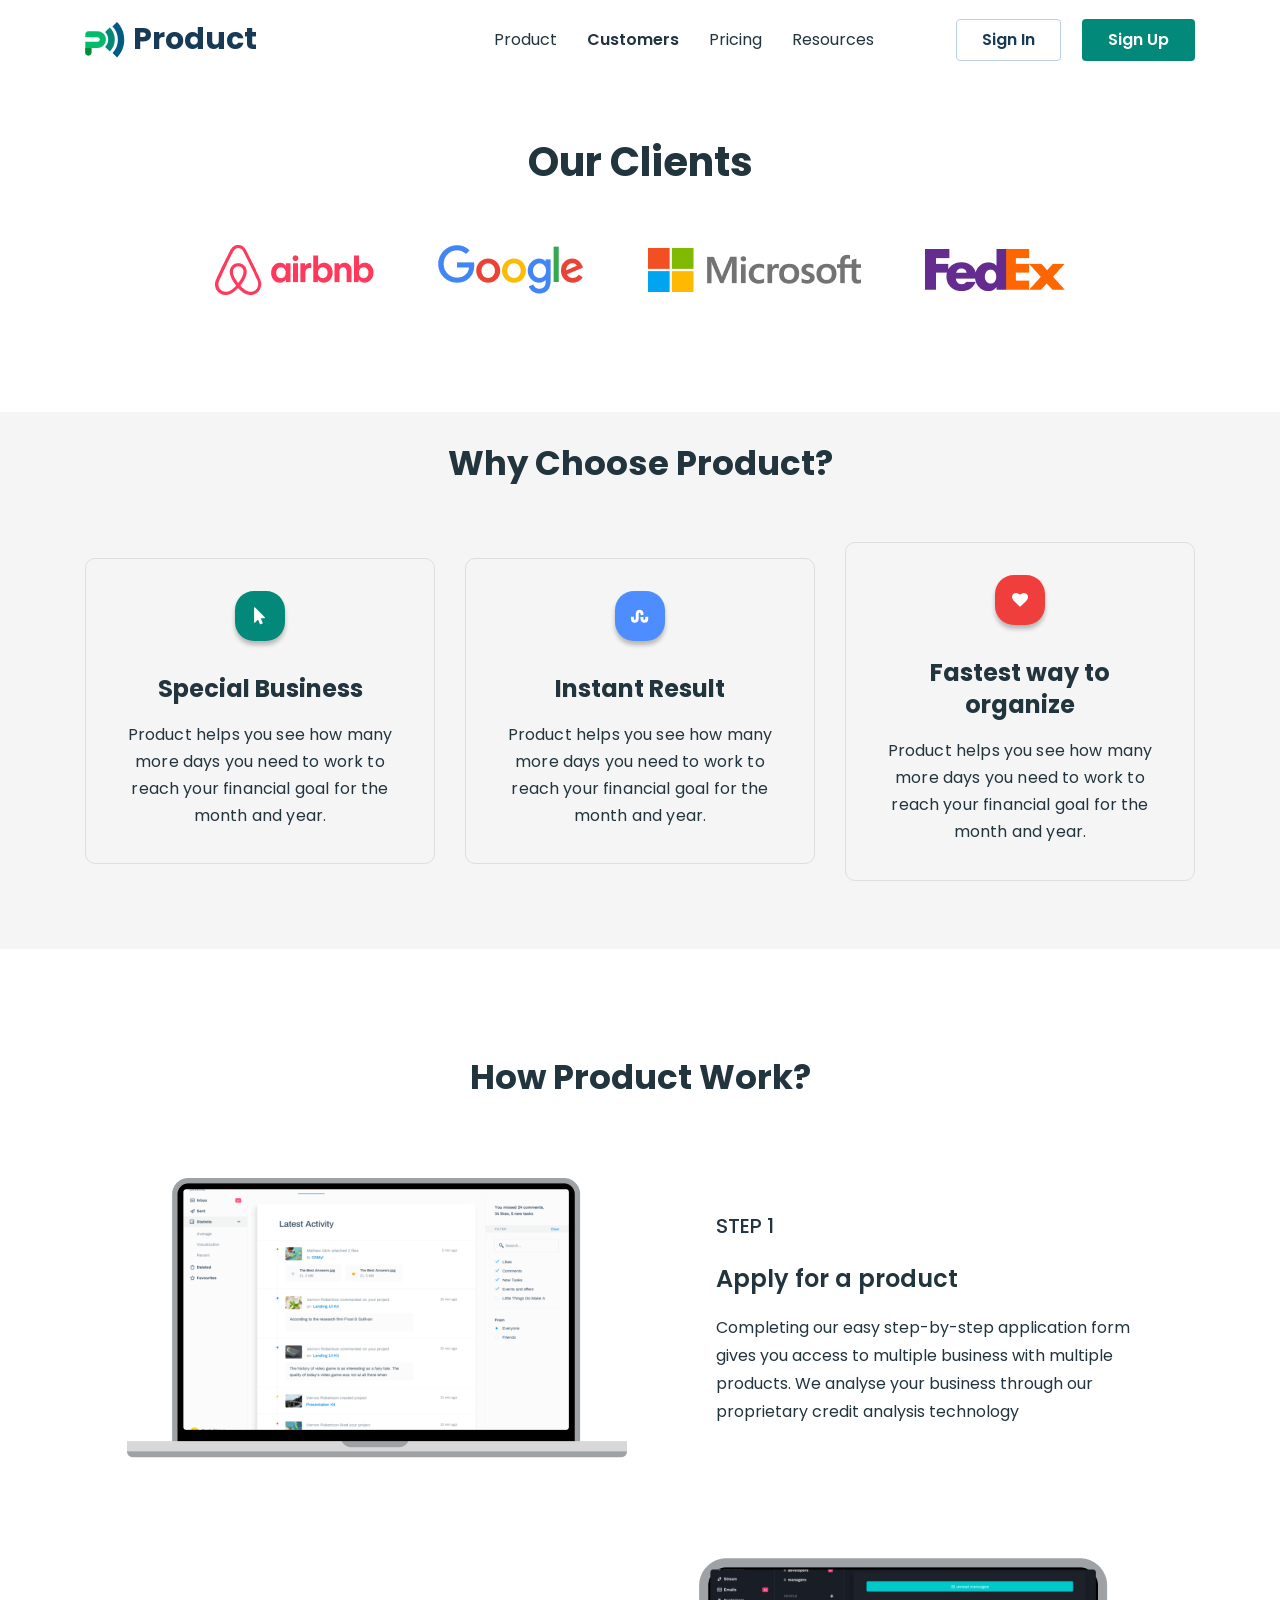
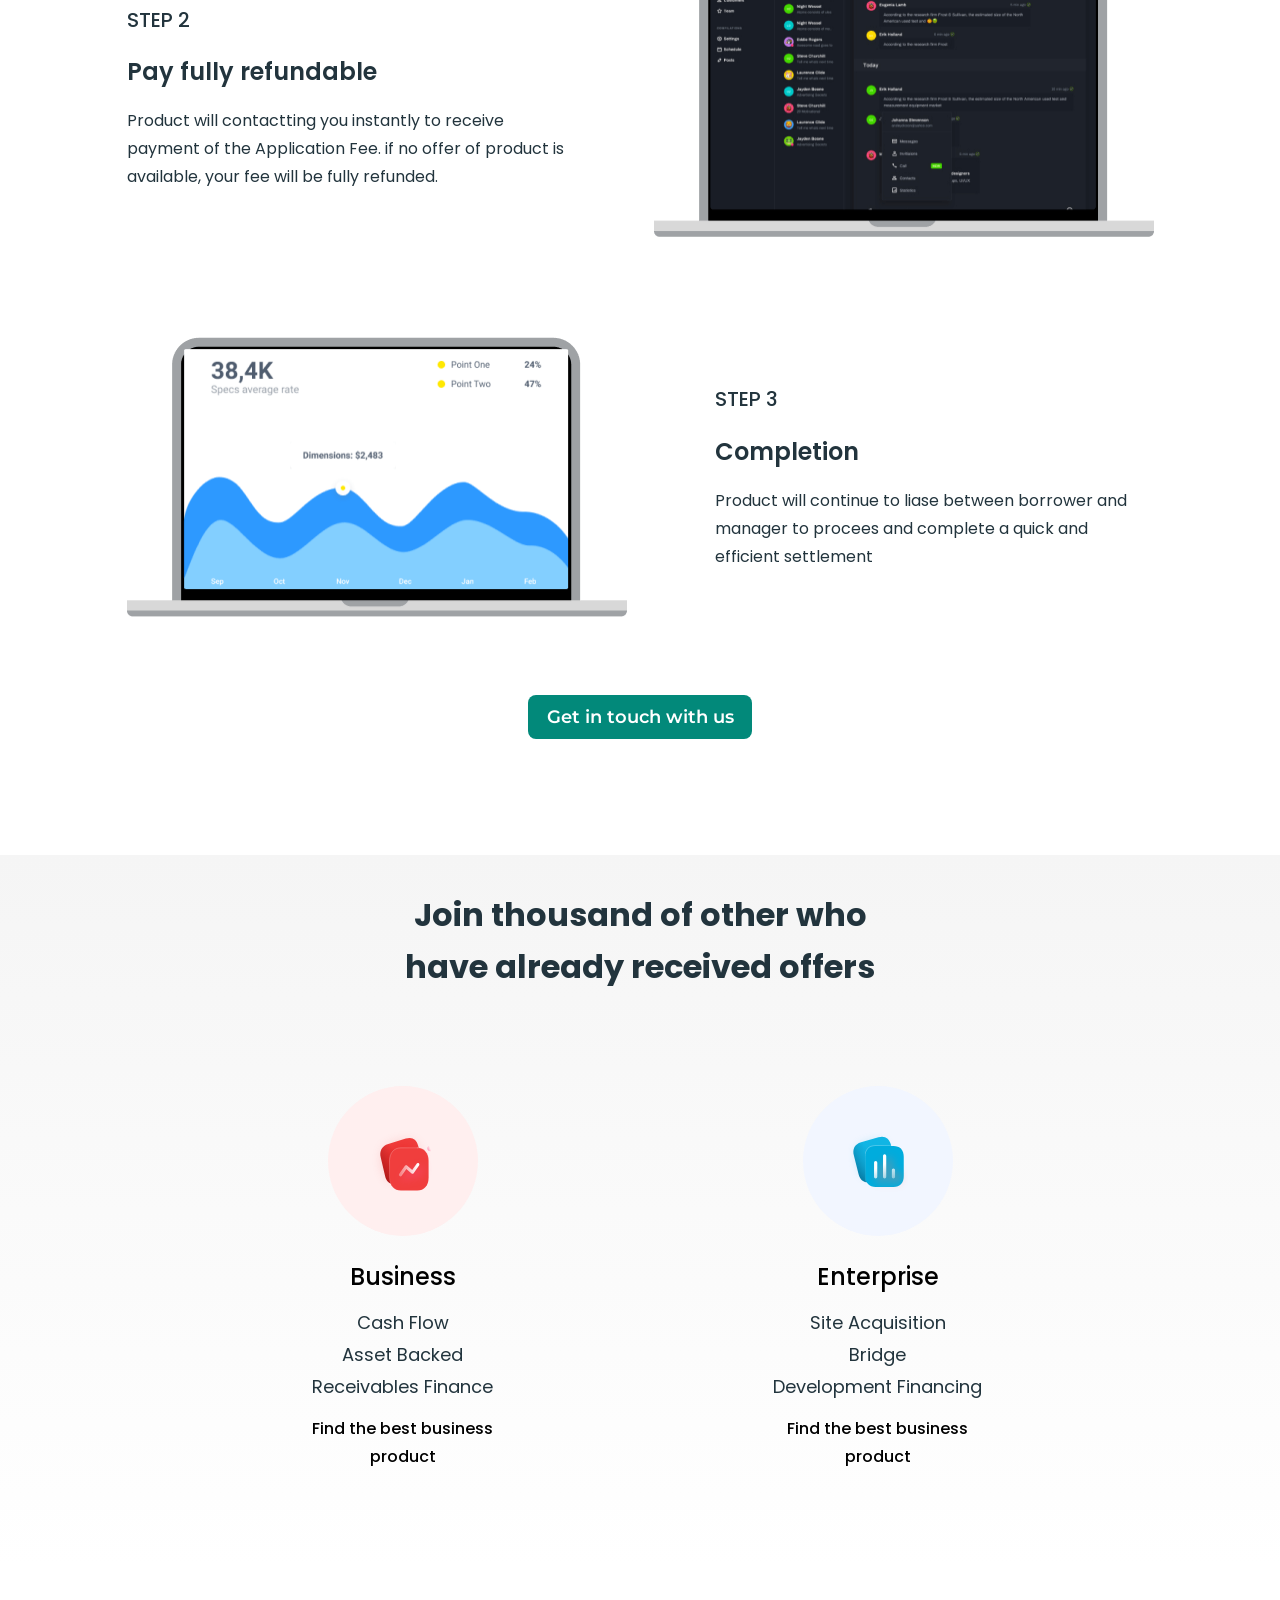
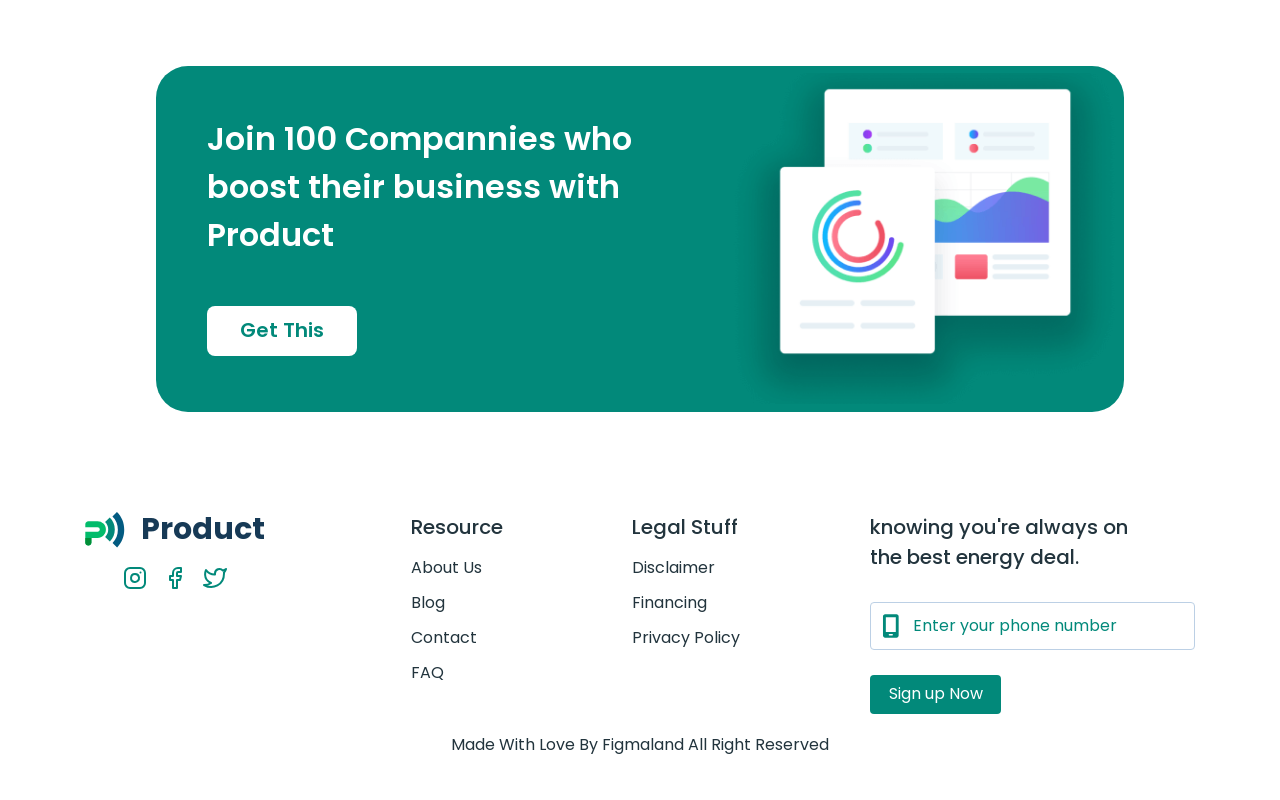
==== commit 5011e941: "Add responsive styles to the сustomers page" ====
--- a/customers.html
+++ b/customers.html
@@ -159,148 +159,340 @@
     <main>
       <!-- clients -->
       <section class="section clients">
-        <h1 class="page-title clients-title">Our Clients</h1>
-        <ul class="clients-list">
-          <li class="clients-list-item">
-            <a class="clients-item-link" href="https://www.airbnb.com/">
-              <img
-                src="./images/airbnb-logo.png"
-                alt="Airbnb logo"
-                width="159"
-              />
-            </a>
-          </li>
-          <li class="clients-list-item">
-            <a class="clients-item-link" href="https://www.google.com/">
-              <img
-                src="./images/google-logo.png"
-                alt="Google logo"
-                width="146"
-              />
-            </a>
-          </li>
-          <li class="clients-list-item">
-            <a
-              class="clients-item-link"
-              href="https://www.microsoft.com/uk-ua/"
-            >
-              <img
-                src="./images/microsoft-logo.png"
-                alt="Microsoft logo"
-                width="213"
-              />
-            </a>
-          </li>
-          <li class="clients-list-item">
-            <a
-              class="clients-item-link"
-              href="https://www.fedex.com/en-us/home.html"
-            >
-              <img src="./images/fedex-logo.png" alt="FedEx logo" width="140" />
-            </a>
-          </li>
-        </ul>
+        <div class="container clients-container">
+          <h1 class="page-title clients-title">Our Clients</h1>
+          <ul class="clients-list">
+            <li class="clients-list-item clients-first-item">
+              <a class="clients-item-link" href="https://www.airbnb.com/">
+                <picture class="clients-picture">
+                  <source
+                    media="(min-width: 768px)"
+                    srcset="
+                      ./images/customer/airbnb-logo-lg.png    1x,
+                      ./images/customer/airbnb-logo-lg@2x.png 2x
+                    "
+                  />
+                  <source
+                    srcset="
+                      ./images/customer/airbnb-logo-sm.png    1x,
+                      ./images/customer/airbnb-logo-sm@2x.png 2x
+                    "
+                  />
+                  <img
+                    class="clients-img"
+                    src="./images/customer/airbnb-logo-sm.png"
+                    alt="Airbnb logo"
+                    width="159"
+                  />
+                </picture>
+              </a>
+            </li>
+            <li class="clients-list-item clients-second-item">
+              <a class="clients-item-link" href="https://www.google.com/">
+                <picture class="clients-picture">
+                  <source
+                    media="(min-width: 768px)"
+                    srcset="
+                      ./images/customer/google-logo-lg.png    1x,
+                      ./images/customer/google-logo-lg@2x.png 2x
+                    "
+                  />
+                  <source
+                    srcset="
+                      ./images/customer/google-logo-sm.png    1x,
+                      ./images/customer/google-logo-sm@2x.png 2x
+                    "
+                  />
+                  <img
+                    class="clients-img"
+                    src="./images/customer/google-logo-sm.png"
+                    alt="Google logo"
+                    width="146"
+                  />
+                </picture>
+              </a>
+            </li>
+            <li class="clients-list-item clients-third-item">
+              <a
+                class="clients-item-link"
+                href="https://www.microsoft.com/uk-ua/"
+              >
+                <picture class="clients-picture">
+                  <source
+                    media="(min-width: 768px)"
+                    srcset="
+                      ./images/customer/microsoft-logo-lg.png    1x,
+                      ./images/customer/microsoft-logo-lg@2x.png 2x
+                    "
+                  />
+                  <source
+                    srcset="
+                      ./images/customer/microsoft-logo-sm.png    1x,
+                      ./images/customer/microsoft-logo-sm@2x.png 2x
+                    "
+                  />
+                  <img
+                    class="clients-img"
+                    src="./images/customer/microsoft-logo-sm.png"
+                    alt="Microsoft logo"
+                    width="164"
+                  />
+                </picture>
+              </a>
+            </li>
+            <li class="clients-list-item clients-fourth-item">
+              <a
+                class="clients-item-link"
+                href="https://www.fedex.com/en-us/home.html"
+              >
+                <picture class="clients-picture">
+                  <source
+                    media="(min-width: 768px)"
+                    srcset="
+                      ./images/customer/fedex-logo-lg.png    1x,
+                      ./images/customer/fedex-logo-lg@2x.png 2x
+                    "
+                  />
+                  <source
+                    srcset="
+                      ./images/customer/fedex-logo-sm.png    1x,
+                      ./images/customer/fedex-logo-sm@2x.png 2x
+                    "
+                  />
+                  <img
+                    class="clients-img"
+                    src="./images/customer/fedex-logo-sm.png"
+                    alt="FedEx logo"
+                    width="140"
+                  />
+                </picture>
+              </a>
+            </li>
+          </ul>
+        </div>
       </section>
       <!-- why-choose -->
       <section class="section why-choose">
-        <h2 class="section-title-bg why-choose-title">Why Choose Product?</h2>
-        <ul class="why-choose-list">
-          <li class="why-choose-list-item">
-            <h3 class="why-choose-item-title">Special Business</h3>
-            <p class="why-choose-item-text">
-              Product helps you see how many more days you need to work to reach
-              your financial goal for the month and year.
-            </p>
-          </li>
-          <li class="why-choose-list-item">
-            <h3 class="why-choose-item-title">Instant Result</h3>
-            <p class="why-choose-item-text">
-              Product helps you see how many more days you need to work to reach
-              your financial goal for the month and year.
-            </p>
-          </li>
-          <li class="why-choose-list-item">
-            <h3 class="why-choose-item-title">Fastest way to organize</h3>
-            <p class="why-choose-item-text">
-              Product helps you see how many more days you need to work to reach
-              your financial goal for the month and year.
-            </p>
-          </li>
-        </ul>
+        <div class="container why-choose-container">
+          <h2 class="section-title-bg why-choose-title">Why Choose Product?</h2>
+          <ul class="why-choose-list">
+            <li class="why-choose-list-item">
+              <div
+                class="why-choose-icon-wrapper why-choose-icon-wrapper-first"
+              >
+                <svg class="why-choose-icon" width="12" height="18">
+                  <use href="./images/icons.svg#icon-cursor"></use>
+                </svg>
+              </div>
+              <h3 class="why-choose-item-title card-title">Special Business</h3>
+              <p class="why-choose-item-text">
+                Product helps you see how many more days you need to work to
+                reach your financial goal for the month and year.
+              </p>
+            </li>
+            <li class="why-choose-list-item">
+              <div
+                class="why-choose-icon-wrapper why-choose-icon-wrapper-second"
+              >
+                <svg class="why-choose-icon" width="18" height="18">
+                  <use href="./images/icons.svg#icon-line"></use>
+                </svg>
+              </div>
+              <h3 class="why-choose-item-title card-title">Instant Result</h3>
+              <p class="why-choose-item-text">
+                Product helps you see how many more days you need to work to
+                reach your financial goal for the month and year.
+              </p>
+            </li>
+            <li class="why-choose-list-item">
+              <div
+                class="why-choose-icon-wrapper why-choose-icon-wrapper-third"
+              >
+                <svg class="why-choose-icon" width="16" height="18">
+                  <use href="./images/icons.svg#icon-heart"></use>
+                </svg>
+              </div>
+              <h3 class="why-choose-item-title card-title">
+                Fastest way to organize
+              </h3>
+              <p class="why-choose-item-text">
+                Product helps you see how many more days you need to work to
+                reach your financial goal for the month and year.
+              </p>
+            </li>
+          </ul>
+        </div>
       </section>
       <!-- product-function -->
       <section class="section product-function">
-        <h2 class="section-title-bg product-function-title">
-          How Product Work?
-        </h2>
-        <ol class="product-function-list">
-          <li class="product-function-item">
-            <img src="./images/mac1.png" alt="Macbook" width="500" />
-            <span class="item-step-number">STEP 1</span>
-            <h3 class="list-item-title-bg item-step-title">
-              Apply for a product
-            </h3>
-            <p class="list-item-text">
-              Completing our easy step-by-step application form gives you access
-              to multiple business with multiple products. We analyse your
-              business through our proprietary credit analysis technology
-            </p>
-          </li>
-          <li class="product-function-item">
-            <img src="./images/mac2.png" alt="Macbook" width="500" />
-            <span class="item-step-number">STEP 2</span>
-            <h3 class="list-item-title-bg item-step-title">
-              Pay fully refundable
-            </h3>
-            <p class="step-text">
-              Product will contactting you instantly to receive payment of the
-              Application Fee. if no offer of product is available, your fee
-              will be fully refunded.
-            </p>
-          </li>
-          <li class="product-function-item">
-            <img src="./images/mac3.png" alt="Macbook" width="500" />
-            <span class="item-step-number">STEP 3</span>
-            <h3 class="list-item-title-bg item-step-title">Completion</h3>
-            <p class="step-text">
-              Product will continue to liase between borrower and manager to
-              procees and complete a quick and efficient settlement
-            </p>
-          </li>
-        </ol>
-        <button class="product-function-btn btn-font-s btn-primary">
-          Get in touch with us
-        </button>
+        <div class="container product-function-container">
+          <h2 class="section-title-bg product-function-title">
+            How Product Work?
+          </h2>
+          <ol class="product-function-list">
+            <li class="product-function-item">
+              <picture class="product-function-picture">
+                <source
+                  media="(min-width: 768px)"
+                  srcset="
+                    ./images/customer/mac-1-lg.png    1x,
+                    ./images/customer/mac-1-lg@2x.png 2x
+                  "
+                />
+                <source
+                  srcset="
+                    ./images/customer/mac-1-sm.png    1x,
+                    ./images/customer/mac-1-sm@2x.png 2x
+                  "
+                />
+                <img
+                  class="product-function-img"
+                  src="./images/customer/mac-1-sm.png"
+                  alt="Macbook"
+                  width="349"
+                />
+              </picture>
+              <div class="product-function-text-wrap">
+                <span class="item-step-number">STEP 1</span>
+                <h3 class="list-item-title-bg item-step-title">
+                  Apply for a product
+                </h3>
+                <p class="item-step-text">
+                  Completing our easy step-by-step application form gives you
+                  access to multiple business with multiple products. We analyse
+                  your business through our proprietary credit analysis
+                  technology
+                </p>
+              </div>
+            </li>
+            <li class="product-function-item">
+              <picture class="product-function-picture">
+                <source
+                  media="(min-width: 768px)"
+                  srcset="
+                    ./images/customer/mac-2-lg.png    1x,
+                    ./images/customer/mac-2-lg@2x.png 2x
+                  "
+                />
+                <source
+                  srcset="
+                    ./images/customer/mac-2-sm.png    1x,
+                    ./images/customer/mac-2-sm@2x.png 2x
+                  "
+                />
+                <img
+                  class="product-function-img"
+                  src="./images/customer/mac-2-sm.png"
+                  alt="Macbook"
+                  width="349"
+                />
+              </picture>
+              <div class="product-function-text-wrap">
+                <span class="item-step-number">STEP 2</span>
+                <h3 class="list-item-title-bg item-step-title">
+                  Pay fully refundable
+                </h3>
+                <p class="item-step-text">
+                  Product will contactting you instantly to receive payment of
+                  the Application Fee. if no offer of product is available, your
+                  fee will be fully refunded.
+                </p>
+              </div>
+            </li>
+            <li class="product-function-item">
+              <picture class="product-function-picture">
+                <source
+                  media="(min-width: 768px)"
+                  srcset="
+                    ./images/customer/mac-3-lg.png    1x,
+                    ./images/customer/mac-3-lg@2x.png 2x
+                  "
+                />
+                <source
+                  srcset="
+                    ./images/customer/mac-3-sm.png    1x,
+                    ./images/customer/mac-3-sm@2x.png 2x
+                  "
+                />
+                <img
+                  class="product-function-img"
+                  src="./images/customer/mac-3-sm.png"
+                  alt="Macbook"
+                  width="349"
+                />
+              </picture>
+              <div class="product-function-text-wrap">
+                <span class="item-step-number">STEP 3</span>
+                <h3 class="list-item-title-bg item-step-title">Completion</h3>
+                <p class="item-step-text">
+                  Product will continue to liase between borrower and manager to
+                  procees and complete a quick and efficient settlement
+                </p>
+              </div>
+            </li>
+          </ol>
+          <button class="product-function-btn btn-font-s btn-primary">
+            Get in touch with us
+          </button>
+        </div>
       </section>
       <!-- offers-await -->
       <section class="section offers-await">
-        <h2 class="section-title offers-await-title">
-          Join thousand of other who have already received offers
-        </h2>
-        <ul class="offers-await-list">
-          <li class="offers-await-item">
-            <h3 class="offers-await-category">Business</h3>
-            <ul class="category-sublist">
-              <li class="category-sublist-item">Cash Flow</li>
-              <li class="category-sublist-item">Asset Backed</li>
-              <li class="category-sublist-item">Receivables Finance</li>
-            </ul>
-            <a class="offers-await-link" href=""
-              >Find the best business product</a
-            >
-          </li>
-          <li class="offers-await-item">
-            <h3 class="offers-await-category">Enterprise</h3>
-            <ul class="category-sublist">
-              <li class="category-sublist-item">Site Acquisition</li>
-              <li class="category-sublist-item">Bridge</li>
-              <li class="category-sublist-item">Development Financing</li>
-            </ul>
-            <a class="offers-await-link" href=""
-              >Find the best business product</a
-            >
-          </li>
-        </ul>
+        <div class="container offers-await-container">
+          <h2 class="section-title offers-await-title">
+            Join thousand of other who have already received offers
+          </h2>
+          <ul class="offers-await-list">
+            <li class="offers-await-item">
+              <div
+                class="offers-await-icon-wrapper offers-await-icon-wrapper-first"
+              >
+                <img
+                  class="offers-await-icon"
+                  src="./images/activity.svg"
+                  alt="Activity"
+                  width="61"
+                  height="61"
+                />
+              </div>
+              <div class="offers-await-text-wrap">
+                <h3 class="offers-await-category">Business</h3>
+                <ul class="category-sublist">
+                  <li class="category-sublist-item">Cash Flow</li>
+                  <li class="category-sublist-item">Asset Backed</li>
+                  <li class="category-sublist-item">Receivables Finance</li>
+                </ul>
+                <a class="offers-await-link" href=""
+                  >Find the best business product</a
+                >
+              </div>
+            </li>
+            <li class="offers-await-item">
+              <div
+                class="offers-await-icon-wrapper offers-await-icon-wrapper-second"
+              >
+                <img
+                  class="offers-await-icon"
+                  src="./images/chart.svg"
+                  alt="Chart"
+                  width="61"
+                  height="61"
+                />
+              </div>
+              <div class="offers-await-text-wrap">
+                <h3 class="offers-await-category">Enterprise</h3>
+                <ul class="category-sublist">
+                  <li class="category-sublist-item">Site Acquisition</li>
+                  <li class="category-sublist-item">Bridge</li>
+                  <li class="category-sublist-item">Development Financing</li>
+                </ul>
+                <a class="offers-await-link" href=""
+                  >Find the best business product</a
+                >
+              </div>
+            </li>
+          </ul>
+        </div>
       </section>
       <!-- promo -->
       <section class="section promo">
--- a/css/styles.css
+++ b/css/styles.css
@@ -28,6 +28,8 @@
   --icon-bg-third-color: #740a76;
   --icon-bg-fourth-color: #f03e3d;
   --icon-bg-fifth-color: #f90;
+  --icon-bg-sixth-color: #ffefef;
+  --icon-bg-seventh-color: #f2f6ff;
   --soc-bg-color: #edfffc;
   --soc-bg-hover-color: #34c49a57;
   --star-fill-color: #f3cd03;
@@ -755,7 +757,7 @@
 
 .promo-btn:hover,
 .promo-btn:focus {
-  background-color: var(--icon-bg-second-color);
+  background-color: var(--border-tertiary-color);
   color: var(--white-primary-color);
 }
 
--- a/css/customers.css
+++ b/css/customers.css
@@ -1,5 +1,53 @@
+.clients {
+  padding: 50px 0 77px;
+}
+
+.clients-title {
+  margin-bottom: 38px;
+  text-align: center;
+}
+
+.clients-list {
+  margin: 0 auto;
+  display: flex;
+  flex-direction: row;
+  justify-content: center;
+  align-items: center;
+  flex-wrap: wrap;
+  gap: 52px 45px;
+  max-width: 370px;
+}
+
+@media screen and (min-width: 991px) {
+  .clients {
+    padding: 50px 0 117px;
+  }
+
+  .clients-title {
+    margin-bottom: 50px;
+  }
+
+  .clients-list {
+    max-width: 850px;
+    gap: 64px;
+  }
+
+  .clients-third-item .clients-img {
+    width: 213px;
+    height: 44px;
+  }
+}
+
+@media screen and (max-width: 390px) {
+  .clients-list {
+    flex-direction: column;
+    gap: 45px;
+  }
+}
+
 /* why-choose */
 .why-choose {
+  padding: 24px 0 61px;
   background-color: var(--gray-light-color);
 }
 
@@ -8,59 +56,312 @@
   text-align: center;
 }
 
+.why-choose-title {
+  margin: 0 auto 50px;
+}
+
+.why-choose-list {
+  display: flex;
+  flex-direction: column;
+  align-items: center;
+  gap: 32px;
+}
+
+.why-choose-list-item {
+  padding: 32px 28px 34px;
+  width: 350px;
+  border: 1px solid var(--border-primary-color);
+  border-radius: 10px;
+}
+
+.why-choose-icon-wrapper {
+  margin: 0 auto 32px;
+  display: flex;
+  justify-content: center;
+  align-items: center;
+  width: 50px;
+  height: 50px;
+  border-radius: 19px;
+  box-shadow: 0 4px 4px 0 rgba(0, 0, 0, 0.25);
+}
+
+.why-choose-icon-wrapper-first {
+  background-color: var(--accent-color);
+}
+
+.why-choose-icon-wrapper-second {
+  background-color: var(--icon-bg-second-color);
+}
+
+.why-choose-icon-wrapper-third {
+  background-color: var(--icon-bg-fourth-color);
+}
+
+.why-choose-icon {
+  fill: var(--white-primary-color);
+}
+
 .why-choose-item-title {
-  font-weight: 700;
-  font-size: 24px;
-  line-height: 1.38;
+  margin-bottom: 16px;
+  line-height: 1.37;
   letter-spacing: 0em;
 }
 
 .why-choose-item-text {
-  line-height: 1.69;
+  line-height: 1.68;
   letter-spacing: 0.01em;
 }
 
+@media screen and (min-width: 991px) {
+  .why-choose {
+    padding: 24px 0 68px;
+  }
+
+  .why-choose-list {
+    flex-direction: row;
+    justify-content: center;
+    gap: 30px;
+  }
+}
+
+@media screen and (max-width: 390px) {
+  .why-choose-list-item {
+    max-width: 100%;
+  }
+}
+
+@media screen and (max-width: 990px) {
+  .why-choose-title {
+    font-size: 32px;
+  }
+}
+
 /* product-function */
+
+.product-function {
+  padding: 96px 0 70px;
+}
+
 .product-function-title {
-  text-align: center;
-}
-
-.item-step-number {
+  margin-bottom: 79px;
+}
+
+.product-function-list {
+  display: flex;
+  flex-direction: column;
+  align-items: center;
+  gap: 70px;
+}
+
+.product-function-item {
+  display: flex;
+  flex-direction: column;
+  align-items: center;
+  max-width: 349px;
+}
+
+.product-function-item:nth-child(1) {
+  gap: 80px;
+}
+
+.product-function-item:nth-child(2) {
+  gap: 69px;
+}
+
+.product-function-item:nth-child(3) {
+  gap: 67px;
+}
+
+.product-function-img {
+  width: 349px;
+  height: 195px;
+}
+
+.product-function-text-wrap {
+  display: flex;
+  flex-direction: column;
+  gap: 16px;
+}
+
+.product-function-item .item-step-number {
   font-weight: 500;
   font-size: 20px;
 }
 
-.product-function .list-item-text {
+.product-function-item .item-step-text {
   line-height: 1.75;
 }
 
+@media screen and (min-width: 991px) {
+  .product-function {
+    padding: 101px 0 116px;
+  }
+
+  .product-function-title {
+    margin-bottom: 73px;
+  }
+
+  .product-function-list {
+    margin-bottom: 78px;
+    gap: 100px;
+  }
+
+  .product-function-item {
+    flex-direction: row;
+    max-width: 1027px;
+  }
+
+  .product-function-item:nth-child(1) {
+    gap: 89px;
+  }
+
+  .product-function-item:nth-child(2) {
+    gap: 76px;
+  }
+
+  .product-function-item:nth-child(3) {
+    gap: 88px;
+  }
+
+  .product-function-item:nth-child(even) {
+    flex-direction: row-reverse;
+  }
+
+  .product-function-picture {
+    flex-shrink: 0;
+  }
+
+  .product-function-img {
+    width: 500px;
+    height: 279.57px;
+  }
+
+  .product-function-btn {
+    margin: 0 auto;
+    display: block;
+    min-width: 224px;
+    height: 44px;
+    border-radius: 8px;
+  }
+}
+
+@media screen and (max-width: 990px) {
+  .product-function-title {
+    font-size: 32px;
+  }
+  .product-function-btn {
+    display: none;
+  }
+}
+
+@media screen and (max-width: 340px) {
+  .product-function-img {
+    width: 260px;
+    height: auto;
+  }
+}
+
 /* offers-await */
-.offers-await-title,
+.offers-await {
+  padding: 30px 0 33px;
+  background-image: linear-gradient(
+    180deg,
+    #f5f5f5 0%,
+    rgba(245, 245, 245, 0) 100%
+  );
+}
+
+.offers-await-title {
+  margin: 0 auto 85px;
+  max-width: 351px;
+}
+
+.offers-await-list {
+  display: flex;
+  flex-direction: column;
+  align-items: center;
+  gap: 66px;
+}
+
 .offers-await-item {
+  display: flex;
+  flex-direction: column;
+  align-items: center;
+  gap: 35px;
+}
+
+.offers-await-icon-wrapper {
+  display: flex;
+  justify-content: center;
+  align-items: center;
+  width: 150px;
+  height: 150px;
+  border-radius: 100px;
+}
+
+.offers-await-icon-wrapper-first {
+  background-color: var(--icon-bg-sixth-color);
+}
+.offers-await-icon-wrapper-second {
+  background-color: var(--icon-bg-seventh-color);
+}
+
+.offers-await-text-wrap {
+  max-width: 248px;
   text-align: center;
 }
 
 .offers-await-category {
+  margin-bottom: 16px;
+  font-weight: 500;
   font-size: 24px;
-  line-height: 1.17;
+  line-height: 1.16;
+  color: var(--dark-primary-color);
+}
+
+.category-sublist {
+  margin-bottom: 12px;
 }
 
 .category-sublist-item {
   font-size: 18px;
-  line-height: 1.78;
-}
-
-.offers-await-link {
-  line-height: 1.75;
-}
-
-.offers-await-category,
+  line-height: 1.77;
+}
+
 .offers-await-link {
   font-weight: 500;
-  color: #000;
+  line-height: 1.75;
+  color: var(--dark-primary-color);
+}
+
+@media screen and (min-width: 991px) {
+  .offers-await {
+    padding: 34px 0 95px;
+  }
+
+  .offers-await-title {
+    margin: 0 auto 93px;
+    max-width: 537px;
+  }
+
+  .offers-await-list {
+    flex-direction: row;
+    justify-content: center;
+    gap: 227px;
+  }
+
+  .offers-await-item {
+    gap: 27px;
+  }
 }
 
 /* promo */
-.promo-btn {
-  color: var(--primary-color);
-}
+.promo {
+  padding: 100px 0;
+}
+
+@media screen and (min-width: 991px) {
+  .promo {
+    padding: 100px 0 50px;
+  }
+}
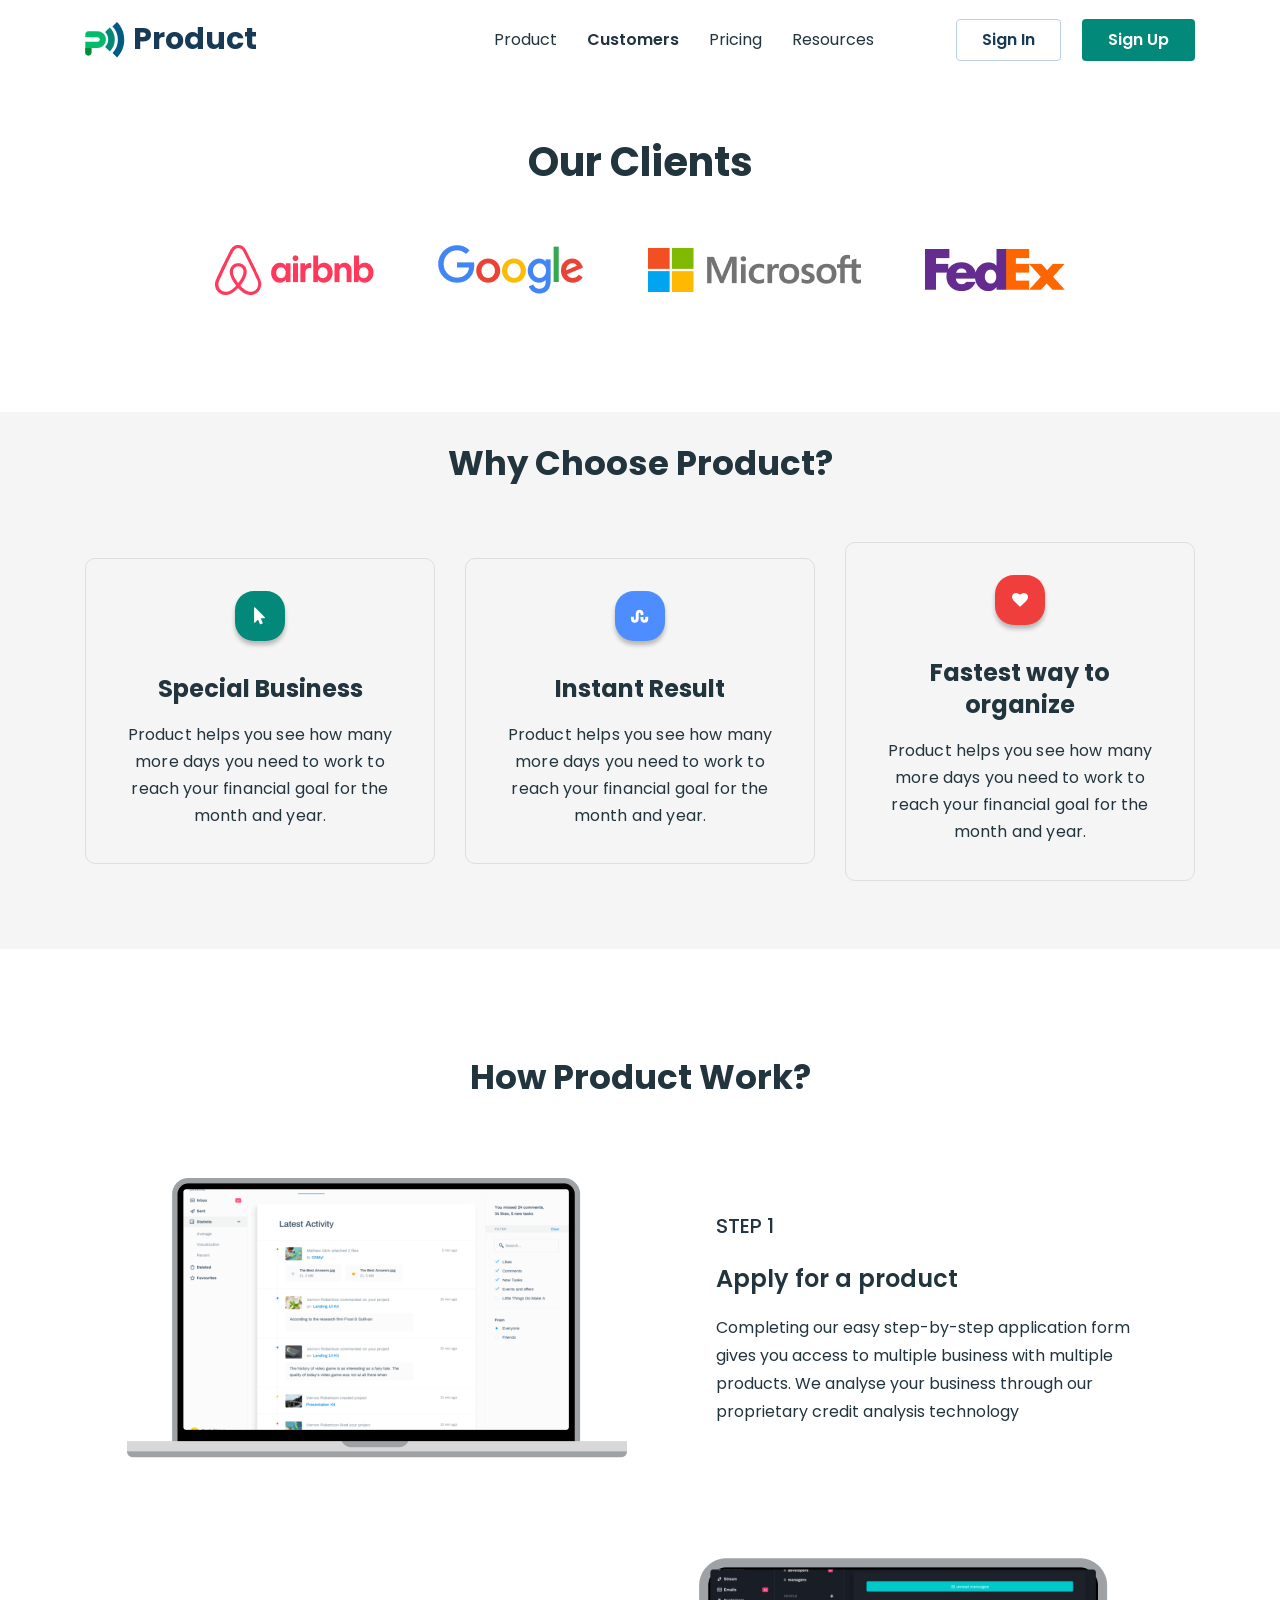
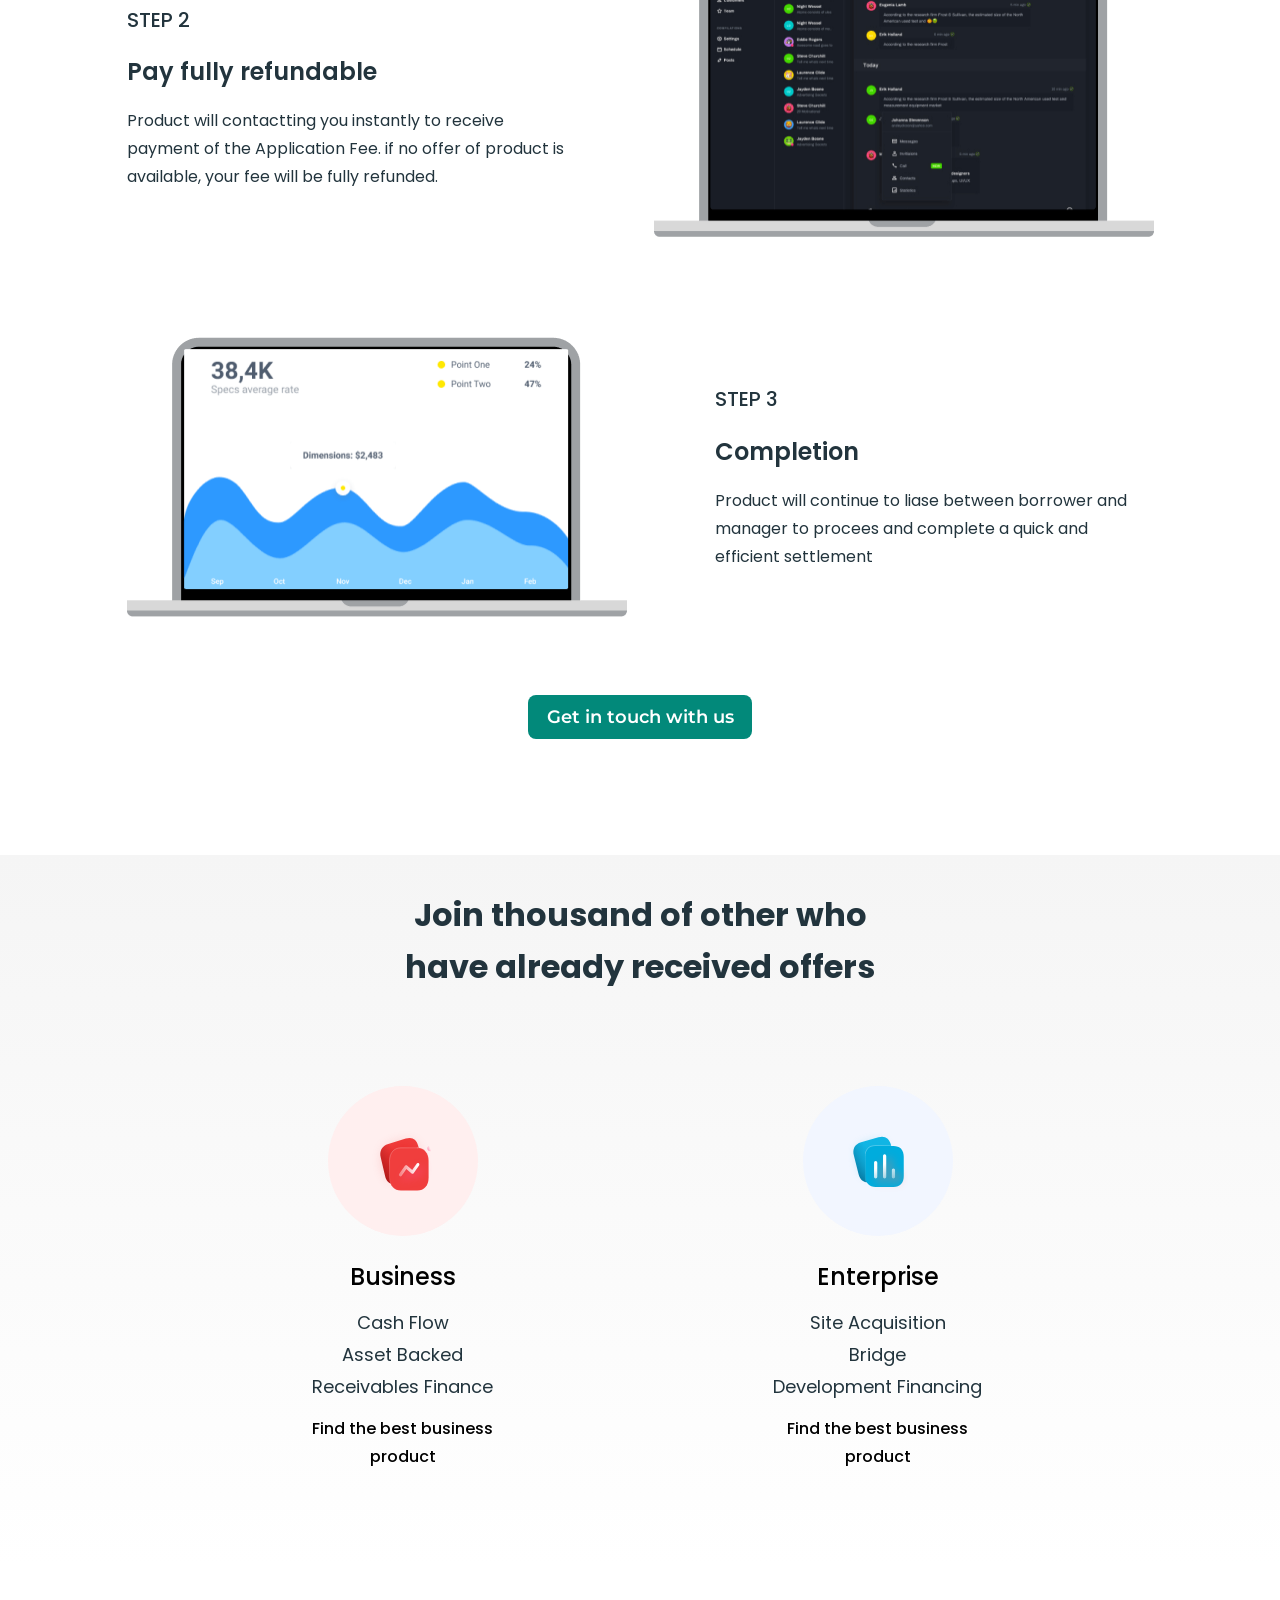
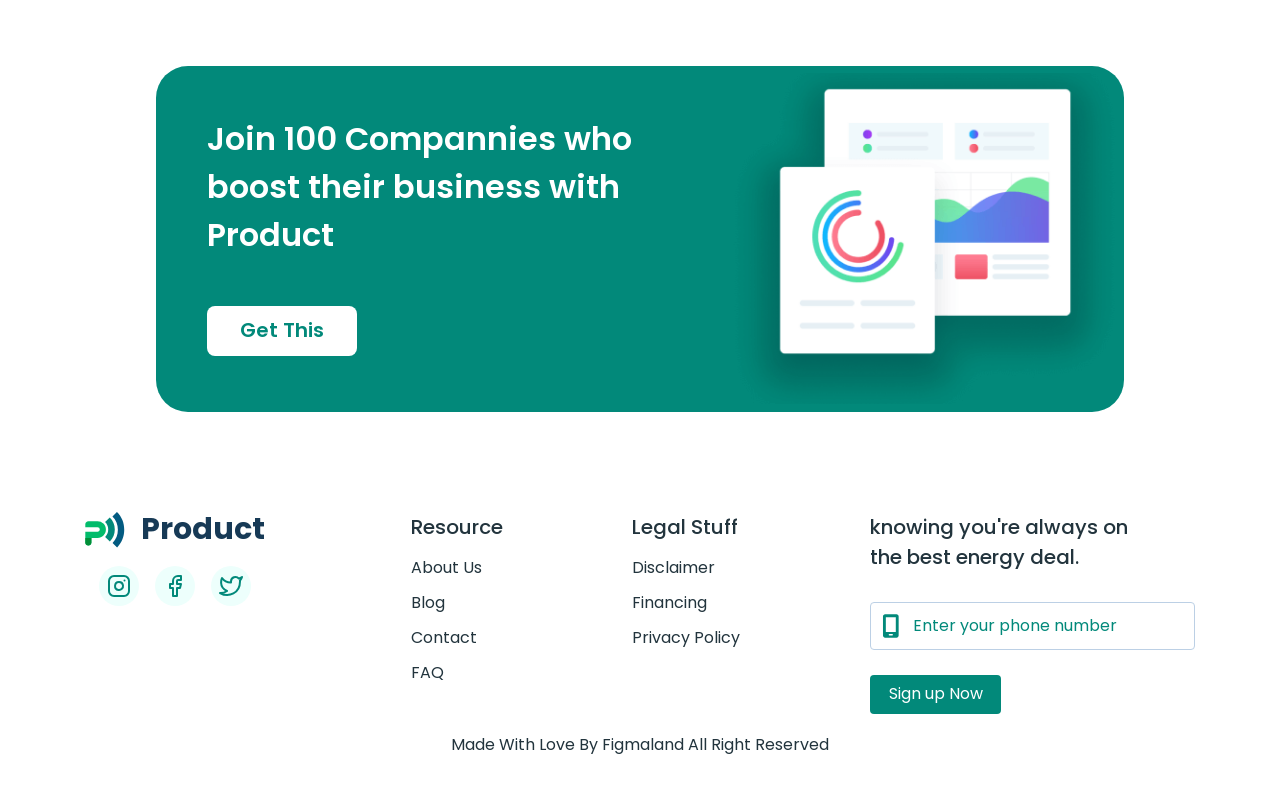
==== commit e863e548: "Add responsive styles to the pricing page" ====
--- a/customers.html
+++ b/customers.html
@@ -544,22 +544,22 @@
               Product
             </a>
             <ul class="footer-soc-list">
-              <li class="footer-soc-item">
-                <a href="" class="footer-soc-link">
+              <li class="footer-soc-item socials-item">
+                <a href="" class="footer-soc-link socials-link">
                   <svg class="footer-soc-icon" width="24" height="24">
                     <use href="./images/icons.svg#icon-instagram"></use>
                   </svg>
                 </a>
               </li>
-              <li class="footer-soc-item">
-                <a href="" class="footer-soc-link">
+              <li class="footer-soc-item socials-item">
+                <a href="" class="footer-soc-link socials-link">
                   <svg class="footer-soc-icon" width="24" height="24">
                     <use href="./images/icons.svg#icon-facebook"></use>
                   </svg>
                 </a>
               </li>
-              <li class="footer-soc-item">
-                <a href="" class="footer-soc-link">
+              <li class="footer-soc-item socials-item">
+                <a href="" class="footer-soc-link socials-link">
                   <svg class="footer-soc-icon" width="24" height="24">
                     <use href="./images/icons.svg#icon-twitter"></use>
                   </svg>
@@ -567,7 +567,6 @@
               </li>
             </ul>
           </div>
-
           <div class="footer-resource-wrap">
             <b class="footer-title">Resource</b>
             <ul class="footer-list">
@@ -621,7 +620,10 @@
           </div>
         </div>
         <p class="footer-legal-copyright">
-          Made With Love By Figmaland All Right Reserved
+          Made With Love
+          <span class="footer-legal-copyright-part-bg">By Figmaland</span>
+          <span class="footer-legal-copyright-part-sm">By Product</span>
+          All Right Reserved
         </p>
       </div>
     </footer>
--- a/css/styles.css
+++ b/css/styles.css
@@ -30,6 +30,7 @@
   --icon-bg-fifth-color: #f90;
   --icon-bg-sixth-color: #ffefef;
   --icon-bg-seventh-color: #f2f6ff;
+  --icon-bg-eighth-color: #f4f5f7;
   --soc-bg-color: #edfffc;
   --soc-bg-hover-color: #34c49a57;
   --star-fill-color: #f3cd03;
--- a/css/customers.css
+++ b/css/customers.css
@@ -242,6 +242,12 @@
     min-width: 224px;
     height: 44px;
     border-radius: 8px;
+    transition: background-color var(--transition-base);
+  }
+
+  .product-function-btn:focus,
+  .product-function-btn:hover {
+    background-color: var(--btn-hover-color);
   }
 }
 
